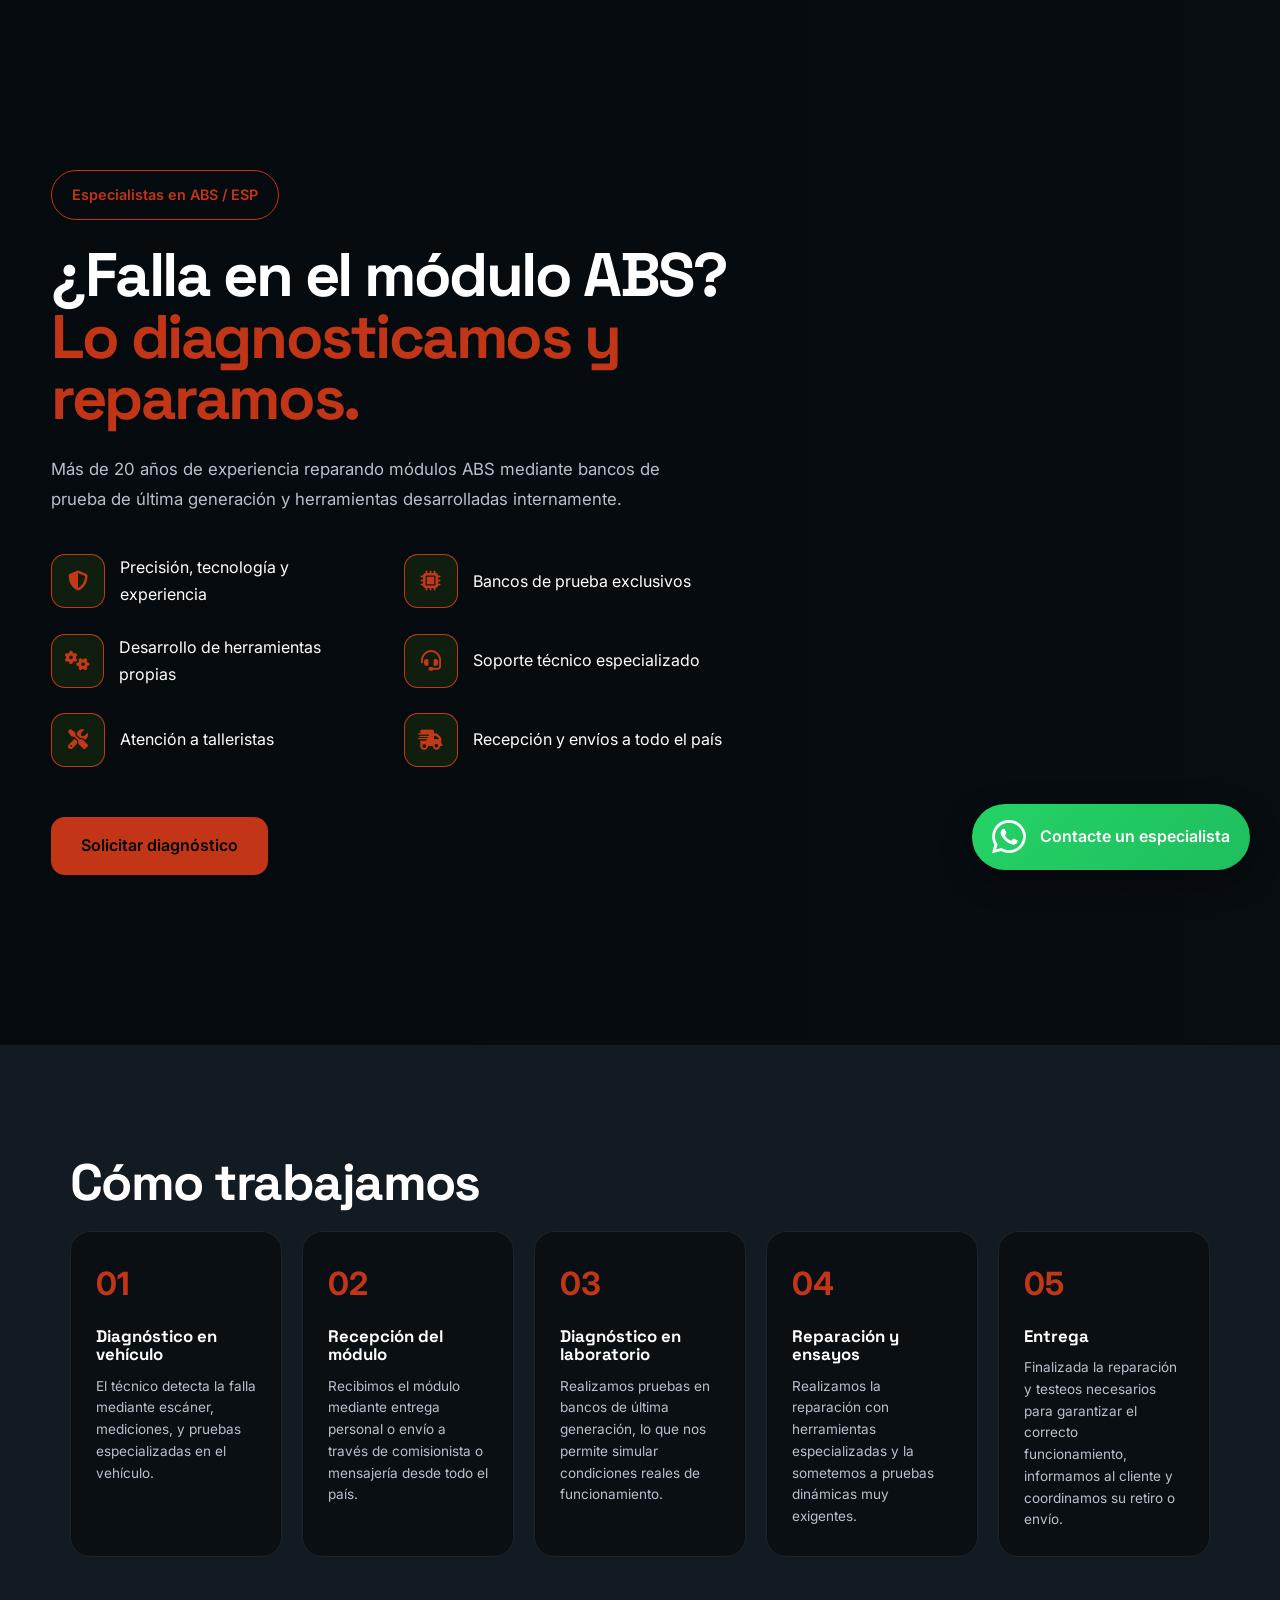
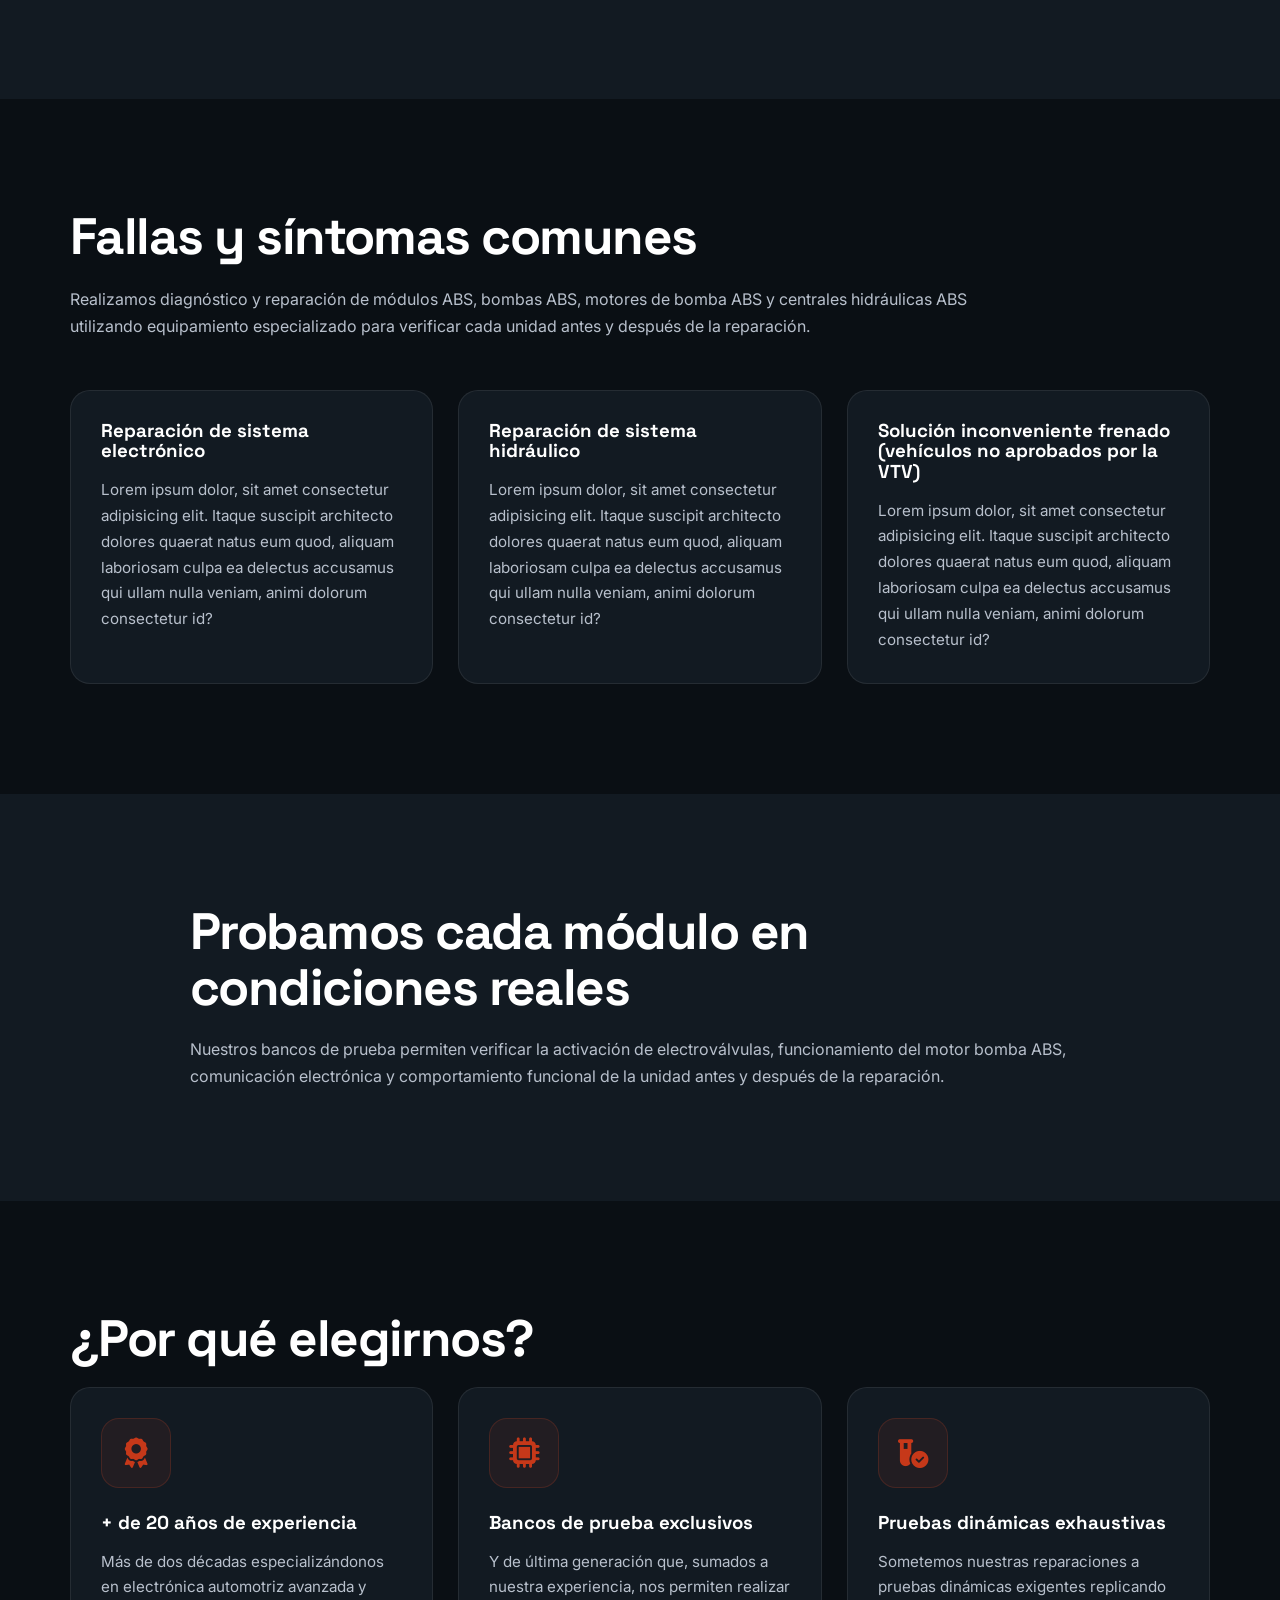
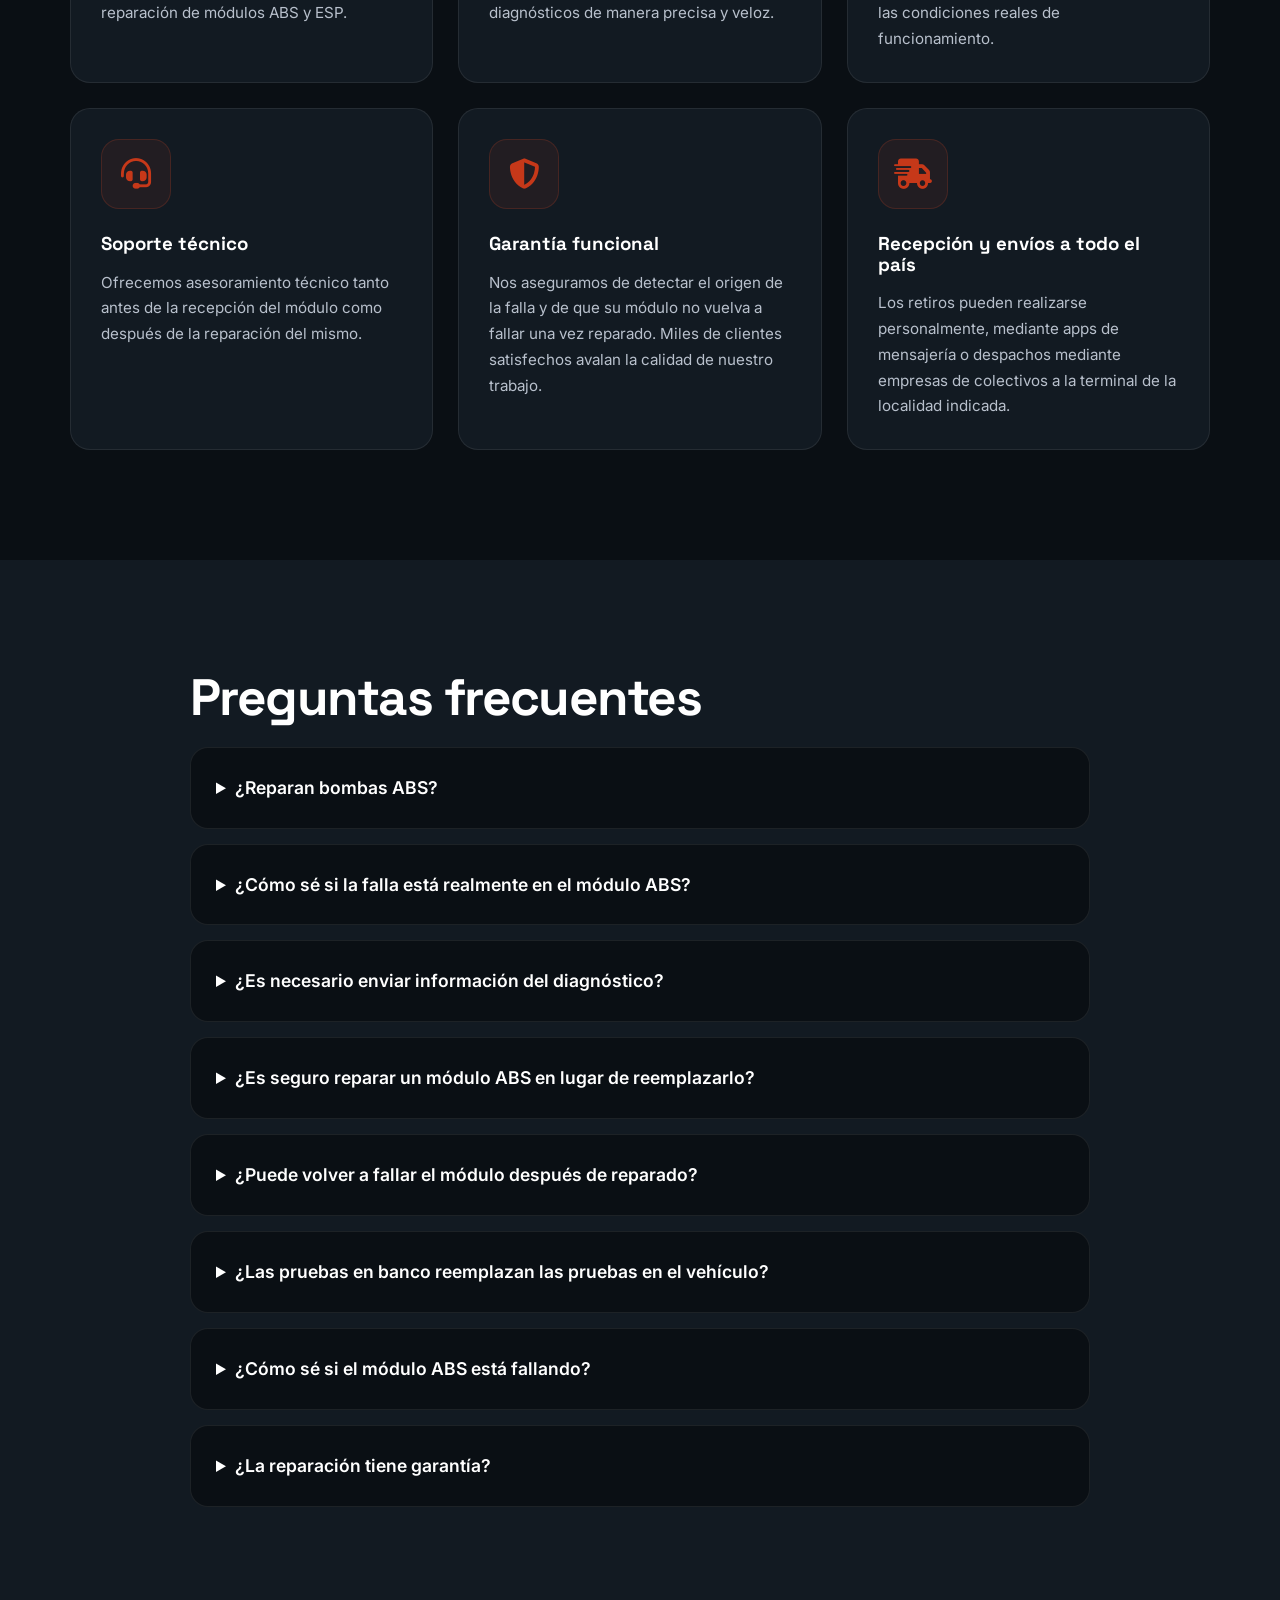
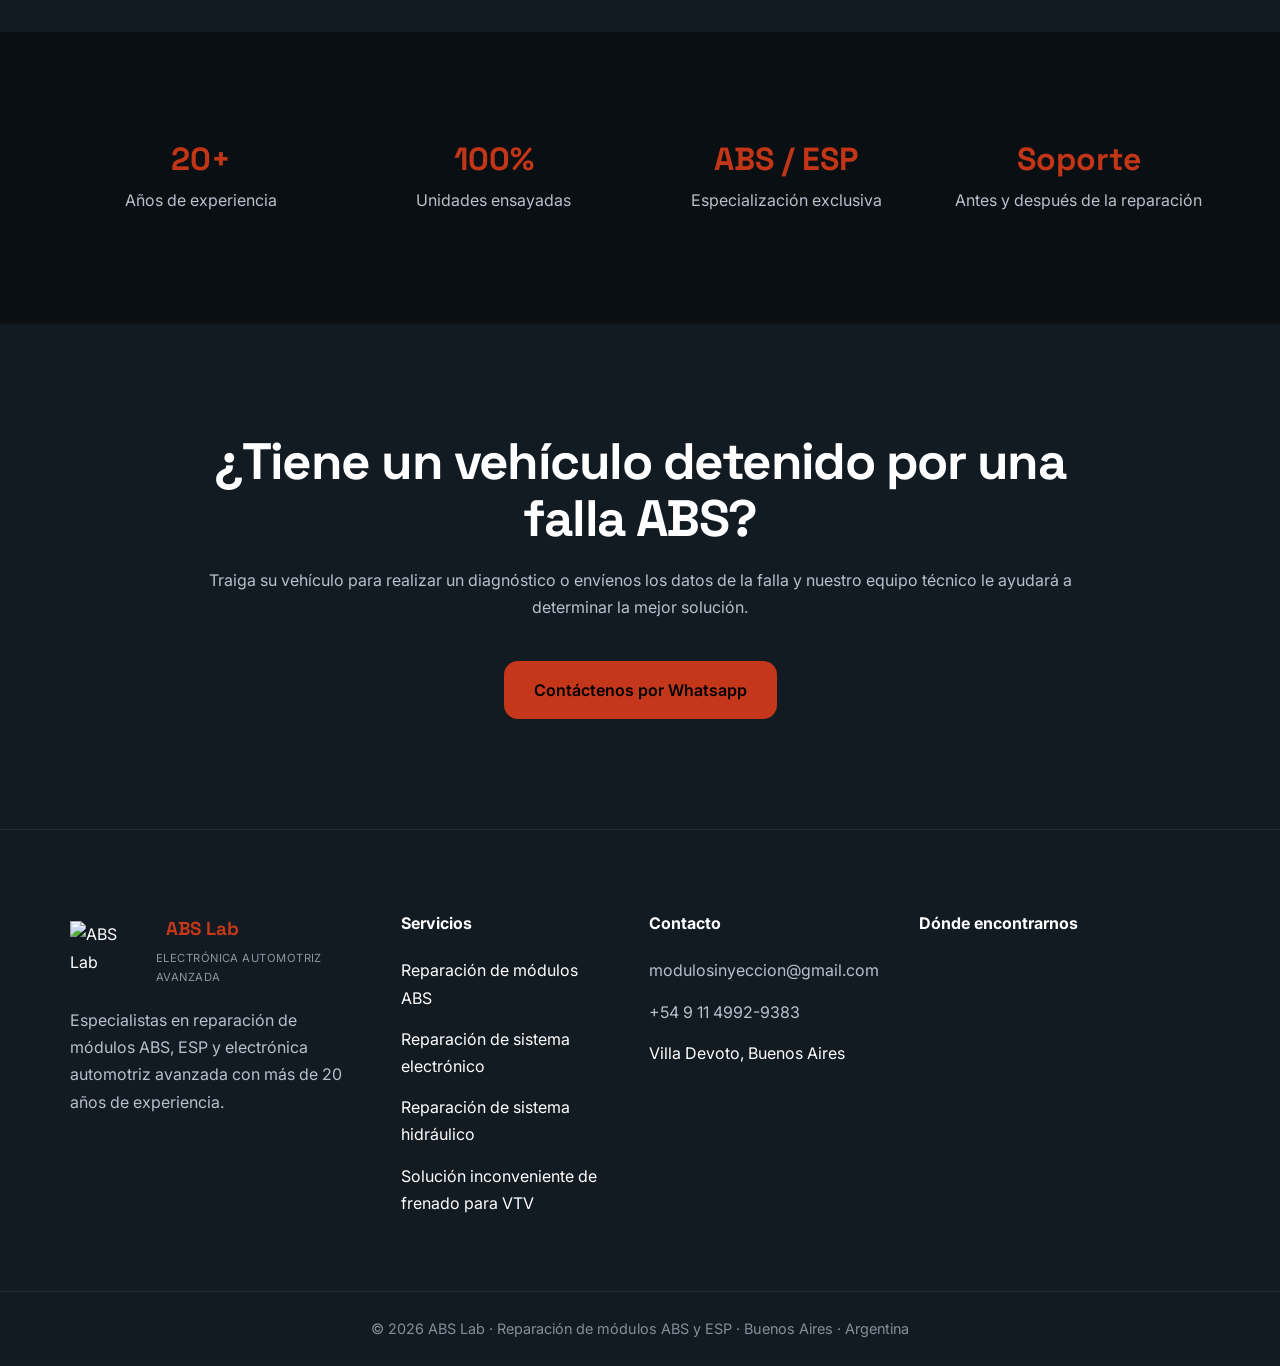
==== index.html @ d3e0b83a "Update index.html" ====
<!-- ========================= -->
<!-- LANDING ABS LAB -->
<!-- ========================= -->
<!DOCTYPE html>
<html lang="es">

<head>
    <meta charset="UTF-8">
    <meta name="viewport" content="width=device-width, initial-scale=1.0">
    <title>Reparación de Módulos ABS y ESP | ABS Lab</title>
    <meta name="description"
        content="Especialistas en reparación de módulos ABS, bombas ABS, centrales hidráulicas ABS y sistemas ESP. Más de 20 años de experiencia.">
    <link rel="preconnect" href="https://fonts.googleapis.com">
    <link rel="preconnect" href="https://fonts.gstatic.com" crossorigin>
    <link
        href="https://fonts.googleapis.com/css2?family=Inter:wght@300;400;500;600;700&family=Space+Grotesk:wght@500;600;700&display=swap"
        rel="stylesheet">
    <link rel="stylesheet" href="https://cdnjs.cloudflare.com/ajax/libs/font-awesome/6.5.1/css/all.min.css" />
    <link rel="stylesheet" href="css/style.css">
    <link rel="icon" type="image/png" sizes="32x32" href=".imgs/favicon.png">
    <link rel="apple-touch-icon" href=".imgs/favicon.png">
</head>

<body>
    <!-- HERO -->
    <section class="hero">
        <div class="hero-overlay"></div>
        <div class="container hero-content">
            <div class="hero-text">
                <span class="hero-badge">
                    Especialistas en ABS / ESP
                </span>
                <h1>
                    ¿Falla en el módulo ABS?
                    <span>Lo diagnosticamos y reparamos.</span>
                </h1>
                <p class="hero-description">
                    Más de 20 años de experiencia reparando módulos ABS mediante bancos de prueba de
                    última
                    generación y herramientas desarrolladas internamente.
                </p>
                <div class="hero-features">
                    <div class="feature">
                        <div class="icon">
                            <i class="fa-solid fa-shield-halved"></i>
                        </div>
                        <span>
                            Precisión, tecnología y experiencia
                        </span>
                    </div>
                    <div class="feature">
                        <div class="icon">
                            <i class="fa-solid fa-microchip"></i>
                        </div>
                        <span>
                            Bancos de prueba exclusivos
                        </span>
                    </div>
                    <div class="feature">
                        <div class="icon">
                            <i class="fa-solid fa-gears"></i>
                        </div>
                        <span>
                            Desarrollo de herramientas propias
                        </span>
                    </div>
                    <div class="feature">
                        <div class="icon">
                            <i class="fa-solid fa-headset"></i>
                        </div>
                        <span>
                            Soporte técnico especializado
                        </span>
                    </div>
                    <div class="feature">
                        <div class="icon">
                            <i class="fa-solid fa-screwdriver-wrench"></i>
                        </div>
                        <span>
                            Atención a talleristas
                        </span>
                    </div>
                    <div class="feature">
                        <div class="icon">
                            <i class="fa-solid fa-truck-fast"></i>
                        </div>
                        <span>
                            Recepción y envíos a todo el país
                        </span>
                    </div>
                </div>
                <div class="hero-buttons">
                    <a href="https://wa.me/5491149929383?text=Hola%20ABS%20Lab,%20quiero%20consultar%20por%20una%20falla%20ABS"
                        target="_blank" rel="noopener" class="btn btn-primary">
                        Solicitar diagnóstico
                    </a>
                </div>
            </div>
        </div>
    </section>

<section class="workflow section dark">
    <div class="container">
        <h2>Cómo trabajamos</h2>

        <div class="workflow-grid">

            <!-- CARD 1 -->
            <div class="workflow-card" data-step="1">
                <div class="workflow-head">
                    <span>01</span>
                    <h3>Diagnóstico en vehículo</h3>
                    <small>
                        El técnico detecta la falla mediante escáner, mediciones, y pruebas especializadas en el vehículo.
                    </small>
                </div>

                <!-- MOBILE -->
                <div class="workflow-body">
                    <p>
                        En el taller del cliente, el técnico especializado detecta anomalías utilizando herramientas
                            de diagnóstico.
                            Solicitamos fotografías de averías, mediciones realizadas y datos obtenidos con escáner para
                            realizar un diagnóstico más preciso.
                            En esta etapa brindamos asesoramiento técnico, esquemas eléctricos y estimaciones de costos
                            y tiempos de reparación.
                    </p>
                </div>
            </div>

            <!-- CARD 2 -->
            <div class="workflow-card" data-step="2">
                <div class="workflow-head">
                    <span>02</span>
                    <h3>Recepción del módulo</h3>
                    <small>
                        Recibimos el módulo mediante entrega personal o envío a través de comisionista o mensajería desde todo el país.
                    </small>
                </div>

                <div class="workflow-body">
                    <p>
                        Es importante que el paquete esté correctamente protegido y rotulado con número telefónico
                            para identificar rápidamente el caso.
                    </p>
                </div>
            </div>

            <!-- CARD 3 -->
            <div class="workflow-card" data-step="3">
                <div class="workflow-head">
                    <span>03</span>
                    <h3>Diagnóstico en laboratorio</h3>
                    <small>
                        Realizamos pruebas en bancos de última generación, lo que nos permite simular condiciones reales de funcionamiento.
                    </small>
                </div>

                <div class="workflow-body">
                    <p>
                        Buscamos confirmar la falla detectada inicialmente y localizar el origen del problema.
                            En esta etapa confirmamos presupuesto, tiempos y trabajos preventivos sugeridos.
                    </p>
                </div>
            </div>

            <!-- CARD 4 -->
            <div class="workflow-card" data-step="4">
                <div class="workflow-head">
                    <span>04</span>
                    <h3>Reparación y ensayos</h3>
                    <small>
                        Realizamos la reparación con herramientas especializadas y la sometemos a pruebas dinámicas muy exigentes.
                    </small>
                </div>

                <div class="workflow-body">
                    <p>
                        Todos los trabajos se realizan utilizando repuestos originales e insumos de alta calidad.
                            Replicamos condiciones reales de uso para asegurar la confiabilidad del módulo
                            reparado.Nuestro objetivo es entregar soluciones duraderas y seguras.
                    </p>
                </div>
            </div>

            <!-- CARD 5 -->
            <div class="workflow-card" data-step="5">
                <div class="workflow-head">
                    <span>05</span>
                    <h3>Entrega</h3>
                    <small>
                        Finalizada la reparación y testeos necesarios para garantizar el correcto funcionamiento, informamos al cliente y coordinamos su retiro o envío.
                    </small>
                </div>

                <div class="workflow-body">
                    <p>
                        Comunicamos la finalización del trabajo y coordinamos entregas personales o despachos a cualquier punto del país.

El módulo se entrega listo para reinstalar y continuar con las verificaciones en el vehículo.
                    </p>
                </div>
            </div>

        </div>

        <!-- PANEL DESKTOP -->
        <div class="workflow-panel">

            <div class="workflow-content" data-step="1">
                <p>
                    El trabajo comienza en el taller del cliente, donde el técnico especializado detecta anomalías utilizando herramientas de diagnóstico.

Solicitamos fotografías de averías, mediciones realizadas y datos obtenidos con escáner para realizar un diagnóstico más preciso.

En esta etapa brindamos asesoramiento técnico, esquemas eléctricos y estimaciones de costos y tiempos de reparación.
                </p>
            </div>

            <div class="workflow-content" data-step="2">
                <p>
                    Es importante que el paquete esté correctamente protegido y rotulado con número telefónico
                    para identificar rápidamente el caso.
                </p>
            </div>

            <div class="workflow-content" data-step="3">
                <p>
                    Buscamos confirmar la falla detectada inicialmente y localizar el origen del problema.

En esta etapa confirmamos presupuesto, tiempos y trabajos preventivos sugeridos.
                </p>
            </div>

            <div class="workflow-content" data-step="4">
                <p>
                    Todos los trabajos se realizan utilizando repuestos e insumos de alta calidad.

Replicamos condiciones reales de uso para asegurar la confiabilidad del módulo reparado.

Nuestro objetivo es entregar soluciones duraderas y seguras.
                </p>
            </div>

            <div class="workflow-content" data-step="5">
                <p>
                    Comunicamos la finalización del trabajo y coordinamos entregas personales o despachos a cualquier punto del país.

El módulo se entrega listo para reinstalar y continuar con las verificaciones en el vehículo.
                </p>
            </div>

        </div>
    </div>
</section>
    <!-- SEO -->
    <section class="section">
        <div class="container">
            <h2>
                Fallas y síntomas comunes
            </h2>
            <p class="section-intro">
                Realizamos diagnóstico y reparación de módulos ABS, bombas ABS, motores de bomba ABS y centrales
                hidráulicas
                ABS utilizando equipamiento especializado para verificar cada unidad antes y después de la reparación.
            </p>
            <div class="services-grid">
                <div class="card">
                    <h3>
                        Reparación de sistema electrónico
                    </h3>
                    <p>
                        Lorem ipsum dolor, sit amet consectetur adipisicing elit. Itaque suscipit architecto dolores quaerat natus eum quod, aliquam laboriosam culpa ea delectus accusamus qui ullam nulla veniam, animi dolorum consectetur id?
                    </p>
                </div>
                <div class="card">
                    <h3>
                        Reparación de sistema hidráulico
                    </h3>
                    <p>
                        Lorem ipsum dolor, sit amet consectetur adipisicing elit. Itaque suscipit architecto dolores quaerat natus eum quod, aliquam laboriosam culpa ea delectus accusamus qui ullam nulla veniam, animi dolorum consectetur id?
                    </p>
                </div>
                <div class="card">
                    <h3>
                        Solución inconveniente frenado (vehículos no aprobados por la VTV)
                    </h3>
                    <p>
                        Lorem ipsum dolor, sit amet consectetur adipisicing elit. Itaque suscipit architecto dolores quaerat natus eum quod, aliquam laboriosam culpa ea delectus accusamus qui ullam nulla veniam, animi dolorum consectetur id?
                    </p>
                </div>
            </div>
        </div>
    </section>
    <section class="section dark">
        <div class="container narrow">
            <h2>
                Probamos cada módulo en condiciones reales
            </h2>
            <p>
                Nuestros bancos de prueba permiten verificar la activación de electroválvulas, funcionamiento del motor
                bomba ABS, comunicación electrónica y comportamiento funcional de la unidad antes y después de la
                reparación.
            </p>
        </div>
    </section>
    <!-- VENTAJAS -->
    <section class="section">
        <div class="container">
            <h2>¿Por qué elegirnos?</h2>
            <div class="benefits">
                <div class="benefit">
                    <div class="benefit-icon">
                        <i class="fa-solid fa-award"></i>
                    </div>
                    <h3>+ de 20 años de experiencia</h3>
                    <p>
                        Más de dos décadas especializándonos en electrónica automotriz avanzada y reparación de módulos
                        ABS y
                        ESP.
                    </p>
                </div>
                <div class="benefit">
                    <div class="benefit-icon">
                        <i class="fa-solid fa-microchip"></i>
                    </div>
                    <h3>Bancos de prueba exclusivos</h3>
                    <p>
                        Y de última generación que, sumados a nuestra experiencia, nos permiten realizar diagnósticos de
                        manera precisa y veloz.
                    </p>
                </div>
                <div class="benefit">
                    <div class="benefit-icon">
                        <i class="fa-solid fa-vial-circle-check"></i>
                    </div>
                    <h3>Pruebas dinámicas exhaustivas</h3>
                    <p>
                        Sometemos nuestras reparaciones a pruebas dinámicas exigentes replicando las condiciones reales
                        de
                        funcionamiento.
                    </p>
                </div>
                <div class="benefit">
                    <div class="benefit-icon">
                        <i class="fa-solid fa-headset"></i>
                    </div>
                    <h3>Soporte técnico</h3>
                    <p>
                        Ofrecemos asesoramiento técnico tanto antes de la recepción del módulo como después de la
                        reparación del
                        mismo.
                    </p>
                </div>
                <div class="benefit">
                    <div class="benefit-icon">
                        <i class="fa-solid fa-shield-halved"></i>
                    </div>
                    <h3>Garantía funcional</h3>
                    <p>
                        Nos aseguramos de detectar el origen de la falla y de que su módulo no vuelva a fallar una vez
                        reparado.
                        Miles de clientes satisfechos avalan la calidad de nuestro trabajo.
                    </p>
                </div>
                <div class="benefit">
                    <div class="benefit-icon">
                        <i class="fa-solid fa-truck-fast"></i>
                    </div>
                    <h3>Recepción y envíos a todo el país</h3>
                    <p>
                        Los retiros pueden realizarse personalmente, mediante apps de mensajería o despachos mediante
                        empresas
                        de colectivos a la terminal de la localidad indicada.
                    </p>
                </div>
            </div>
        </div>
        </div>
    </section>
    <!-- PROCESO -->
    <section class="faq">
        <div class="container narrow">
            <h2>
                Preguntas frecuentes
            </h2>
            <details>
                <summary>
                    ¿Reparan bombas ABS?
                </summary>
                <p>
                    Sí. Diagnosticamos y reparamos fallas asociadas al motor bomba ABS, circuitos de potencia y
                    problemas de
                    activación.
                </p>
            </details>
            <details>
                <summary>¿Cómo sé si la falla está realmente en el módulo ABS?</summary>
                <p>
                    Antes de enviar el módulo recomendamos realizar un diagnóstico previo en el vehículo mediante
                    escáner y mediciones eléctricas. Esto nos permite confirmar síntomas y orientar mejor la reparación.
                </p>
            </details>
            <details>
                <summary>¿Es necesario enviar información del diagnóstico?</summary>
                <p>
                    Sí. Fotografías de averías, códigos de falla, valores en vivo y mediciones ayudan a acelerar el
                    diagnóstico y mejorar la precisión del trabajo.
                </p>
            </details>
            <details>
                <summary>¿Es seguro reparar un módulo ABS en lugar de reemplazarlo?</summary>
                <p>
                    Sí, siempre que la reparación se realice con diagnóstico preciso, componentes de calidad y pruebas
                    funcionales exhaustivas. Nuestro proceso incluye ensayos en banco para garantizar su correcto
                    funcionamiento antes de la entrega.
                </p>
            </details>
            <details>
                <summary>¿Puede volver a fallar el módulo después de reparado?</summary>
                <p>
                    Nuestro objetivo es detectar no solo la avería principal, sino también el origen que la produjo.
                    Además, informamos posibles causas externas en el vehículo para reducir el riesgo de reincidencia.
                </p>
            </details>
            <details>
                <summary>¿Las pruebas en banco reemplazan las pruebas en el vehículo?</summary>
                <p>
                    No. Las pruebas en banco permiten validar el módulo de forma aislada, pero siempre recomendamos una
                    verificación final en el vehículo para confirmar el correcto funcionamiento de todo el sistema.
                </p>
            </details>
            <details>
                <summary>
                    ¿Cómo sé si el módulo ABS está fallando?
                </summary>
                <p>
                    Algunos síntomas frecuentes son luz ABS encendida, errores de comunicación, códigos permanentes,
                    motor
                    bomba sin funcionamiento o fallas ESP asociadas.
                </p>
            </details>
            <details>
                <summary>
                    ¿La reparación tiene garantía?
                </summary>
                <p>
                    Sí. Todas las unidades reparadas son verificadas mediante bancos de prueba antes de su entrega.
                </p>
            </details>
        </div>
    </section>
    <section class="stats">
        <div class="container">
            <div class="stat">
                <h3>20+</h3>
                <p>Años de experiencia</p>
            </div>
            <div class="stat">
                <h3>100%</h3>
                <p>Unidades ensayadas</p>
            </div>
            <div class="stat">
                <h3>ABS / ESP</h3>
                <p>Especialización exclusiva</p>
            </div>
            <div class="stat">
                <h3>Soporte</h3>
                <p>Antes y después de la reparación</p>
            </div>
        </div>
    </section>
    <!-- CTA -->
    <section id="contacto" class="cta">
        <div class="container narrow">
            <h2>
                ¿Tiene un vehículo detenido por una falla ABS?
            </h2>
            <p>
                Traiga su vehículo para realizar un diagnóstico o envíenos los datos de la falla y nuestro equipo
                técnico le ayudará a determinar la mejor solución.
            </p>
            <a href="https://wa.me/5491149929383?text=Hola%20ABS%20Lab,%20quiero%20consultar%20por%20una%20falla%20ABS"
                target="_blank" rel="noopener" class="btn btn-primary">
                Contáctenos por Whatsapp
            </a>
        </div>
    </section>
    <footer class="footer">
        <div class="container footer-grid">
            <div class="footer-brand">
                <div class="footer-logo-wrap">
                    <img src=".imgs/favicon.png" alt="ABS Lab" class="footer-logo">
                    <div class="footer-brand-text">
                        <h3>ABS Lab</h3>
                        <span>Electrónica automotriz avanzada</span>
                    </div>
                </div>
                <p>
                    Especialistas en reparación de módulos ABS, ESP y electrónica
                    automotriz avanzada con más de 20 años de experiencia.
                </p>
            </div>
            <div class="footer-column">
                <h4>Servicios</h4>
                <ul>
                    <li>Reparación de módulos ABS</li>
                    <li>Reparación de sistema electrónico</li>
                    <li>Reparación de sistema hidráulico</li>
                    <li>Solución inconveniente de frenado para VTV</li>
                </ul>
            </div>
            <div class="footer-column">
                <h4>Contacto</h4>
                <ul>
                    <li>
                        <a href="mailto:modulosinyeccion@gmail.com">
                            modulosinyeccion@gmail.com
                        </a>
                    </li>
                    <li>
                        <a href="tel:+5491149929383">
                            +54 9 11 4992-9383
                        </a>
                    </li>
                    <li>
                        Villa Devoto, Buenos Aires
                    </li>
                </ul>
            </div>
            <div class="footer-column footer-map">
                <h4>Dónde encontrarnos</h4>
                <div class="map-wrapper">
                    <iframe src="https://www.google.com/maps/embed?pb=!1m18..." allowfullscreen="" loading="lazy"
                        referrerpolicy="no-referrer-when-downgrade">
                    </iframe>
                </div>
            </div>
        </div>
        <div class="footer-bottom">
            <div class="container">
                <p>
                    © 2026 ABS Lab · Reparación de módulos ABS y ESP · Buenos Aires · Argentina
                </p>
            </div>
        </div>
    </footer>
    <script src="js/main.js"></script>
    <!-- WHATSAPP FLOAT -->
    <a href="https://wa.me/5491149929383" class="whatsapp-float" id="whatsappFloat" target="_blank"
        aria-label="WhatsApp">
        <i class="fa-brands fa-whatsapp"></i>
        <span>
            Contacte un especialista
        </span>
    </a>
</body>

</html>
---- css/style.css ----
/* ==================================================
   VARIABLES
================================================== */

:root{

--bg:#0A0F14;
--bg2:#121A22;
--green:#027d6f;
--orange:#e73e18d5;
--white:#FFFFFF;
--text:#B8C0CC;
--border:rgba(255,255,255,.08);

}

/* ==================================================
RESET
================================================== */

*{
margin:0;
padding:0;
box-sizing:border-box;
}

html{
scroll-behavior:smooth;
}

body{
font-family:'Inter',sans-serif;
background:var(--bg);
color:var(--white);
line-height:1.7;
overflow-x:hidden;
}

/* ==================================================
LAYOUT
================================================== */

.container{
width:min(1140px,92%);
margin:auto;
}

.narrow{
max-width:900px;
}

section{
padding:110px 0;
}

.dark{
background:var(--bg2);
}

/* ==================================================
TYPOGRAPHY
================================================== */

h1,
h2,
h3{
font-family:'Space Grotesk',sans-serif;
line-height:1.1;
}

h1{
font-size:clamp(3rem,6vw,5rem);
margin-bottom:25px;
}

h2{
font-size:clamp(2.2rem,4vw,3.5rem);
margin-bottom:20px;
letter-spacing:-0.03em;
}

.section h2,
.faq h2{
max-width:900px;
}

p{
color:var(--text);
}

.section-intro{
max-width:900px;
margin-bottom:50px;
}

/* ==================================================
BUTTONS
================================================== */

.btn{
display:inline-flex;
align-items:center;
justify-content:center;
min-width:200px;
height:58px;
padding:0 30px;
border-radius:14px;
text-decoration:none;
font-weight:600;
transition:.3s ease;
}

.btn-primary{
background:var(--orange);
color:#000;
}

.btn-primary:hover{
transform:translateY(-3px);
}

.btn-secondary{
border:1px solid rgba(255,255,255,.15);
color:#fff;
}

.btn-secondary:hover{
border-color:var(--green);
}

/* ==================================================
GENERIC CARDS
================================================== */

.card,
.benefit{
background:var(--bg2);
border:1px solid var(--border);
border-radius:20px;
padding:30px;
transition:.3s ease;
}

.card:hover,
.benefit:hover{
transform:translateY(-4px);
border-color:var(--green);
}

.card h3,
.benefit h3{
margin-bottom:15px;
}

.card p,
.benefit p{
font-size:.95rem;
}

/* ==================================================
HERO (INTACTO)
================================================== */

.hero{
position:relative;
min-height:900px;
display:flex;
align-items:flex-start;
padding-top:170px;
padding-bottom:120px;
background-image:url("..imgs/hero.png");
background-size:cover;
background-position:right center;
overflow:hidden;
}

.hero-overlay{
position:absolute;
inset:0;
background:
linear-gradient(
90deg,
rgba(5,10,15,.92) 0%,
rgba(5,10,15,.82) 45%,
rgba(5,10,15,.45) 100%
);
}

.hero .container{
width:min(1200px,92%);
}

.hero-content{
position:relative;
z-index:2;
width:100%;
}

.hero-text{
max-width:680px;
}

.hero-badge{
display:inline-block;
padding:12px 20px;
border:1px solid var(--orange);
border-radius:999px;
color:var(--orange);
margin-bottom:25px;
font-size:.9rem;
font-weight:600;
}

.hero h1{
font-size:clamp(2.6rem,4.8vw,4.5rem);
line-height:1;
margin-bottom:24px;
letter-spacing:-0.04em;
}

.hero h1 span{
color:var(--orange);
}

.hero-description{
max-width:620px;
font-size:1.05rem;
line-height:1.8;
margin-bottom:40px;
}

.hero-features{
display:grid;
grid-template-columns:repeat(2,1fr);
gap:25px;
margin-bottom:50px;
}

.feature{
display:flex;
align-items:center;
gap:15px;
}

.icon{
width:54px;
height:54px;
display:flex;
align-items:center;
justify-content:center;
border-radius:14px;
background:rgba(124,255,0,.08);
border:1px solid var(--orange);
color:var(--orange);
font-size:1.25rem;
}

.hero-buttons{
display:flex;
gap:20px;
margin-bottom:50px;
}


.workflow-grid{
    display:grid;
    grid-template-columns:repeat(5,1fr);
    gap:20px;
    margin-bottom:30px;
}

.workflow-card{
    background:var(--bg);
    border:1px solid var(--border);
    border-radius:20px;
    padding:25px;
    cursor:pointer;
    transition:.35s ease;
    min-height:230px;
}

.workflow-card:hover,
.workflow-card.active{
    border-color:var(green);
    transform:translateY(-6px);
}

.workflow-head span{
    display:block;
    font-size:2rem;
    font-weight:700;
    color:var(--orange);
    margin-bottom:15px;
}

.workflow-head h3{
    font-size:1.05rem;
    margin-bottom:12px;
}

.workflow-head small{
    display:block;
    color:var(--text);
    font-size:.85rem;
    line-height:1.6;
}

/* MOBILE BODY (oculto desktop) */

.workflow-body{
    display:none;
}

/* DESKTOP PANEL */

.workflow-panel{
    margin-top:30px;
    background:var(--bg);
    border:1px solid var(--border);
    border-radius:20px;
    overflow:hidden;
    max-height:0;
    opacity:0;
    padding:0 40px;
    transition:
        max-height .45s ease,
        opacity .35s ease,
        padding .35s ease;
}

.workflow-panel.open{
    max-height:500px;
    opacity:1;
    padding:40px;
}

.workflow-content{
    display:none;
}

.workflow-content.active{
    display:block;
}

.workflow-content p{
    font-size:1rem;
    line-height:1.9;
    max-width:1000px;
}

/* TABLET */

@media(max-width:1100px){
    .workflow-grid{
        grid-template-columns:repeat(3,1fr);
    }
}

/* MOBILE */

@media(max-width:768px){

    .workflow-grid{
        grid-template-columns:1fr;
    }

    .workflow-panel{
        display:none;
    }

    .workflow-card{
        min-height:auto;
    }

    .workflow-body{
        display:block;
        max-height:0;
        opacity:0;
        overflow:hidden;
        transition:
            max-height .45s ease,
            opacity .3s ease,
            margin-top .35s ease;
    }

    .workflow-card.active .workflow-body{
        max-height:260px;
        opacity:1;
        margin-top:20px;
        overflow-y:auto;
        padding-right:8px;
    }

    .workflow-card.active .workflow-body::-webkit-scrollbar{
        width:6px;
    }

    .workflow-card.active .workflow-body::-webkit-scrollbar-thumb{
        background:var(--green);
        border-radius:20px;
    }
}

/* ==================================================
SERVICES
================================================== */

.services-grid{
display:grid;
grid-template-columns:repeat(auto-fit,minmax(280px,1fr));
gap:25px;
}

/* ==================================================
BENEFITS
================================================== */

.benefits{
display:grid;
grid-template-columns:repeat(3,1fr);
gap:25px;
}

.benefit-icon{
width:70px;
height:70px;
display:flex;
align-items:center;
justify-content:center;
margin-bottom:25px;
border-radius:18px;
background:rgba(230,75,41,.08);
border:1px solid rgba(230,75,41,.18);
}

.benefit-icon i{
font-size:1.9rem;
color:var(--orange);
}

/* ==================================================
FAQ
================================================== */

.faq{
background:var(--bg2);
}

.faq details{
background:var(--bg);
border:1px solid var(--border);
border-radius:18px;
padding:25px;
margin-bottom:15px;
}

.faq summary{
cursor:pointer;
font-weight:600;
font-size:1.1rem;
}

.faq p{
margin-top:20px;
}

/* ==================================================
STATS
================================================== */

.stats .container{
display:grid;
grid-template-columns:repeat(4,1fr);
gap:30px;
}

.stat{
text-align:center;
}

.stat h3{
font-size:2rem;
color:var(--orange);
margin-bottom:10px;
}

/* ==================================================
CTA
================================================== */

.cta{
background:var(--bg2);
text-align:center;
}

.cta h2{
color:var(--white);
}

.cta p{
margin-bottom:40px;
}

/* ==================================================
FOOTER
================================================== */

.footer{
background:var(--bg2);
border-top:1px solid var(--border);
padding:80px 0 0;
}

.footer-grid{
display:grid;
grid-template-columns:1.4fr 1fr 1fr 1.4fr;
gap:40px;
align-items:start;
}

.footer h3,
.footer h4{
margin-bottom:20px;
}

.footer-brand p{
max-width:340px;
}

.footer-column ul{
list-style:none;
}

.footer-column li{
margin-bottom:14px;
}

.footer-column a{
color:var(--text);
text-decoration:none;
transition:.3s;
}

.footer-column a:hover{
color:var(--orange);
}

.footer-map iframe{
width:100%;
height:220px;
border:0;
border-radius:18px;
}

.footer-bottom{
margin-top:60px;
padding:25px 0;
border-top:1px solid var(--border);
}

.footer-bottom p{
text-align:center;
font-size:.9rem;
opacity:.7;
}

/* BRAND */

.footer-logo-wrap{
display:flex;
align-items:center;
gap:18px;
margin-bottom:20px;
}

.footer-logo{
width:68px;
height:auto;
object-fit:contain;
flex-shrink:0;
}

.footer-brand-text{
display:flex;
flex-direction:column;
justify-content:center;
}

.footer-brand-text h3{
margin:10px;
line-height:1;
color: var(--orange);
}

.footer-brand-text span{
font-size:.7rem;
color:var(--text);
letter-spacing:.04em;
text-transform:uppercase;
opacity:.75;
}

.footer-brand p{
max-width:340px;
}

/* ==================================================
WHATSAPP FLOAT
================================================== */

.whatsapp-float{
position:fixed;
right:30px;
bottom:30px;
z-index:999;
display:flex;
align-items:center;
gap:14px;
padding:14px 20px;
background:linear-gradient(135deg,#25D366,#1ebe5d);
color:#fff;
text-decoration:none;
border-radius:999px;
box-shadow:0 10px 30px rgba(0,0,0,.35);
transition:.35s ease;
font-weight:600;
}

.whatsapp-float:hover{
transform:translateY(-4px) scale(1.03);
}

.whatsapp-float i{
    font-size:2.4rem;
}

/* ==================================================
RESPONSIVE GENERAL
================================================== */

@media(max-width:900px){

.hero{
min-height:auto;
padding:140px 0;
}

.hero-features{
grid-template-columns:1fr;
}

.hero-buttons{
flex-direction:column;
}

.hero-buttons .btn{
width:100%;
}

.benefits{
grid-template-columns:1fr;
}

.stats .container{
grid-template-columns:1fr;
}

.footer-grid{
grid-template-columns:1fr;
}

}

@media(max-width:768px){

section{
padding:80px 0;
}

h2{
text-align:center;
}

.services-grid{
grid-template-columns:1fr;
}

.whatsapp-float{
right:20px;
bottom:20px;
width:60px;
height:60px;
padding:0;
justify-content:center;
}

.whatsapp-float span{
display:none;
}

.whatsapp-float i{
font-size:2rem;
}

}

.abs-catalog{
padding:110px 0;
background:var(--bg);
}

.catalog-intro{
max-width:800px;
margin-bottom:70px;
}

.catalog-grid{
display:grid;
grid-template-columns:repeat(3,1fr);
gap:25px;
align-items:start;
}

.catalog-card{
background:var(--bg2);
border:1px solid var(--border);
border-radius:22px;
padding:30px;
transition:.35s ease;
}

.catalog-card:hover{
transform:translateY(-6px);
border-color:rgba(230,75,41,.25);
}

.catalog-head{
margin-bottom:25px;
}

.catalog-head h2{
font-size:1.5rem;
margin-bottom:12px;
}

.catalog-head span{
display:inline-flex;
padding:8px 14px;
border-radius:999px;
font-size:.8rem;
font-weight:600;
background:rgba(230,75,41,.08);
border:1px solid rgba(230,75,41,.18);
color:var(--green);
}

.catalog-body ul{
list-style:none;
display:flex;
flex-direction:column;
gap:14px;
}

.catalog-body li{
position:relative;
padding-left:18px;
color:var(--text);
font-size:.95rem;
}

.catalog-body li::before{
content:"";
position:absolute;
left:0;
top:10px;
width:6px;
height:6px;
border-radius:50%;
background:var(--green);
}

.featured{
border-color:rgba(230,75,41,.25);
}

.symptoms-card{
background:
linear-gradient(
180deg,
rgba(230,75,41,.06),
rgba(18,26,34,1)
);
}

@media(max-width:1100px){
.catalog-grid{
grid-template-columns:repeat(2,1fr);
}
}

@media(max-width:768px){
.catalog-grid{
grid-template-columns:1fr;
}

.catalog-head h2{
font-size:1.3rem;
}
}
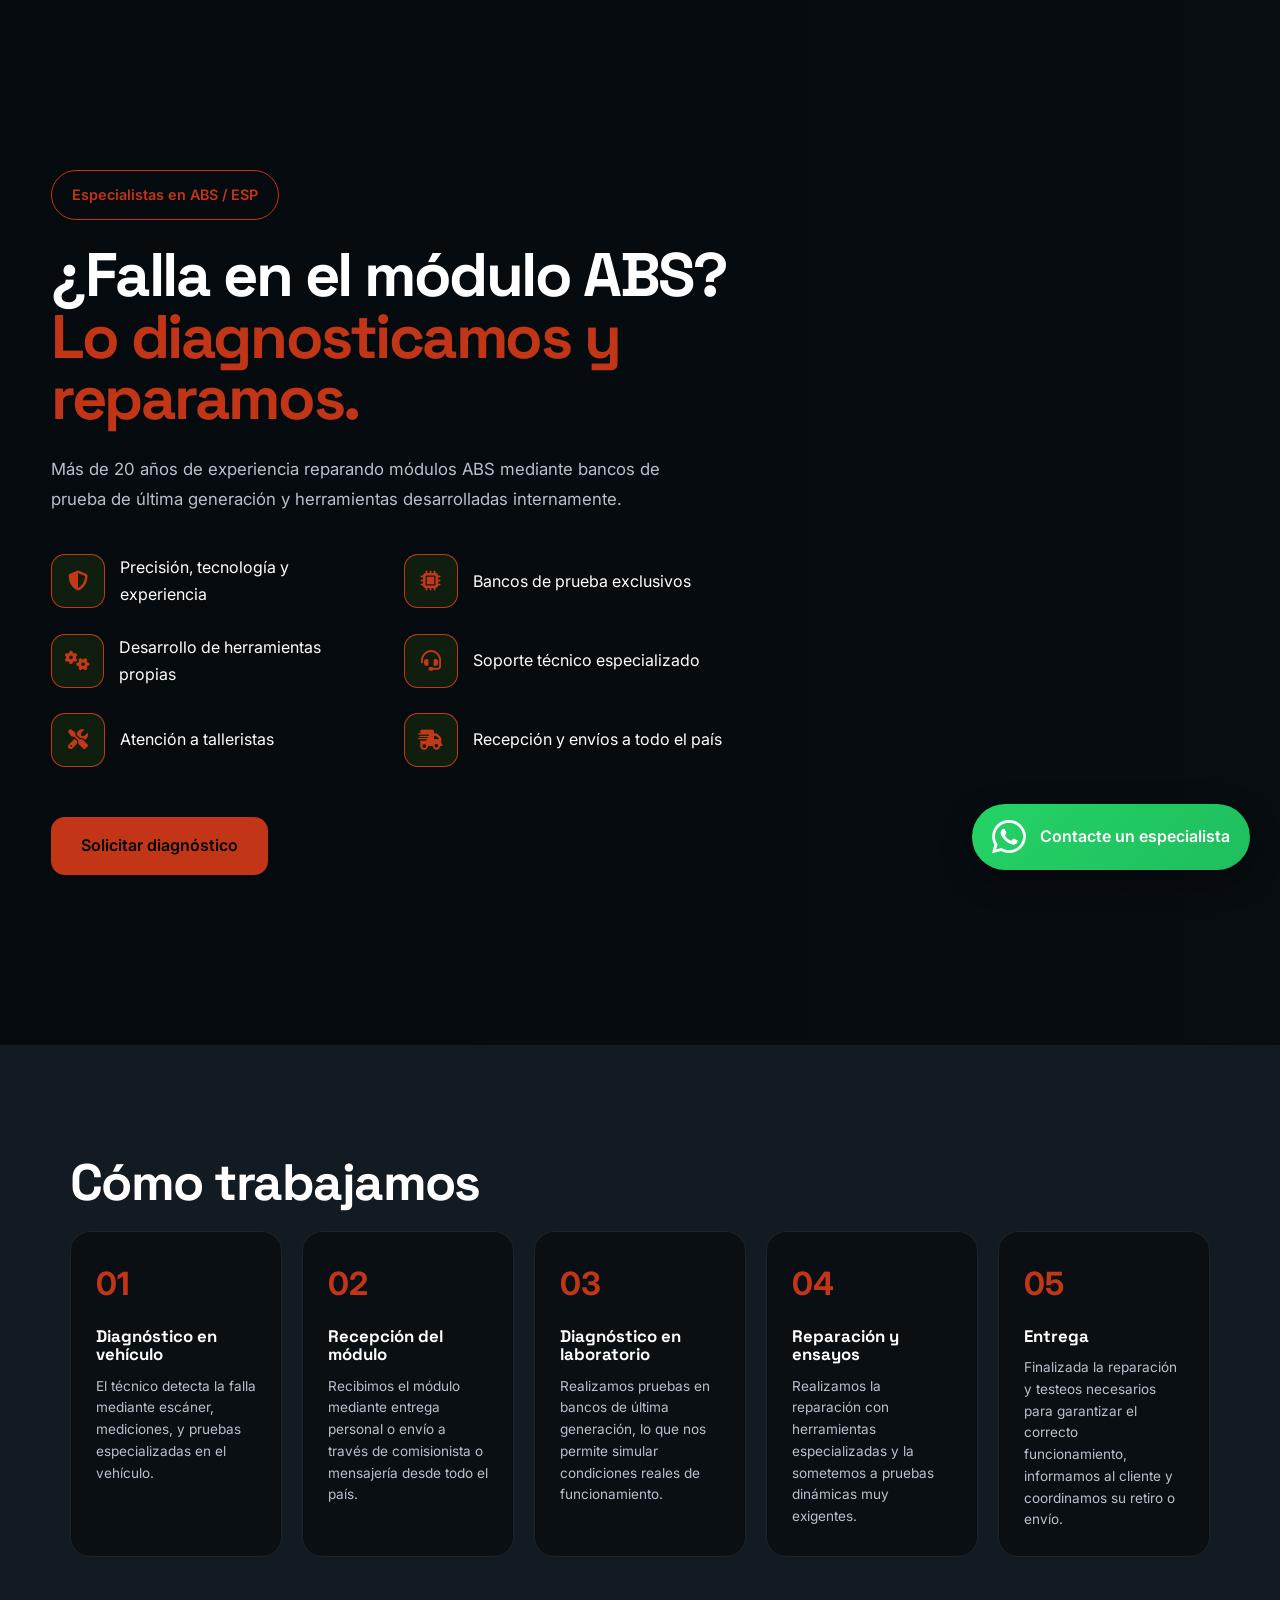
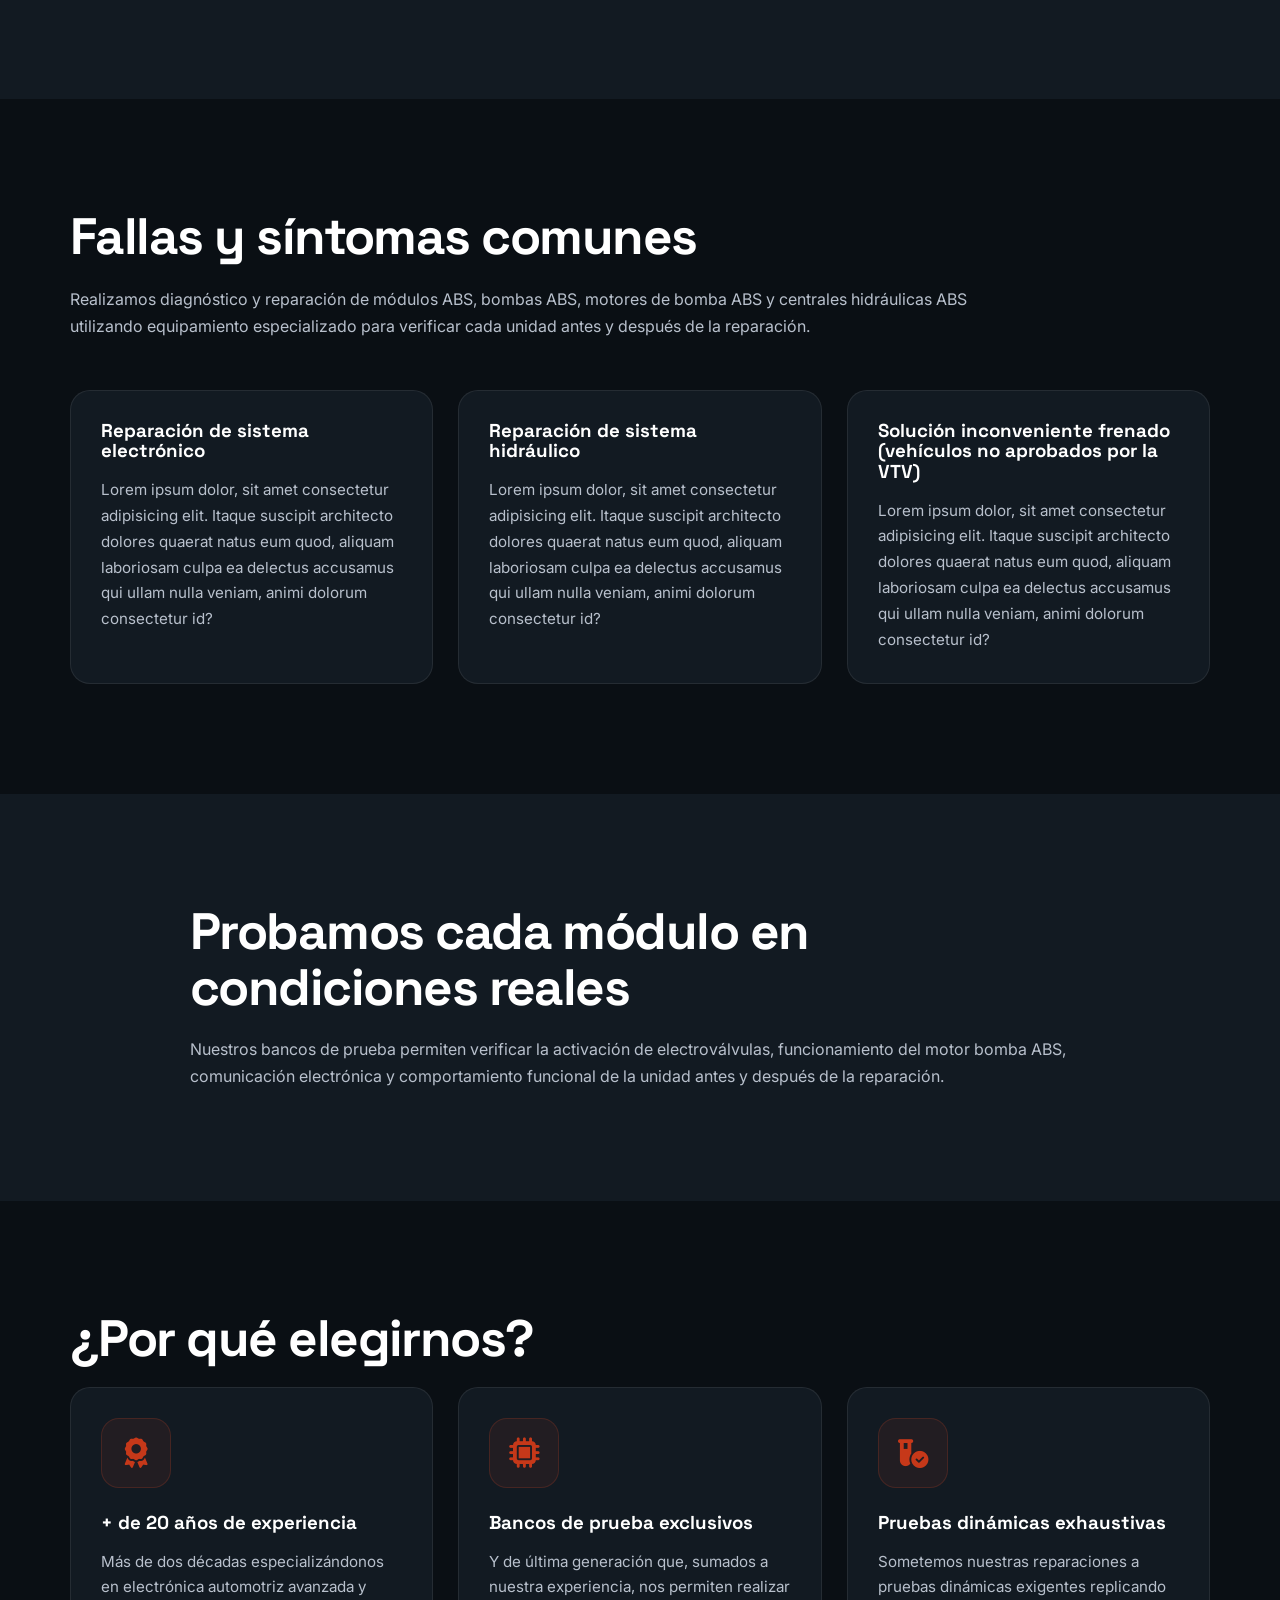
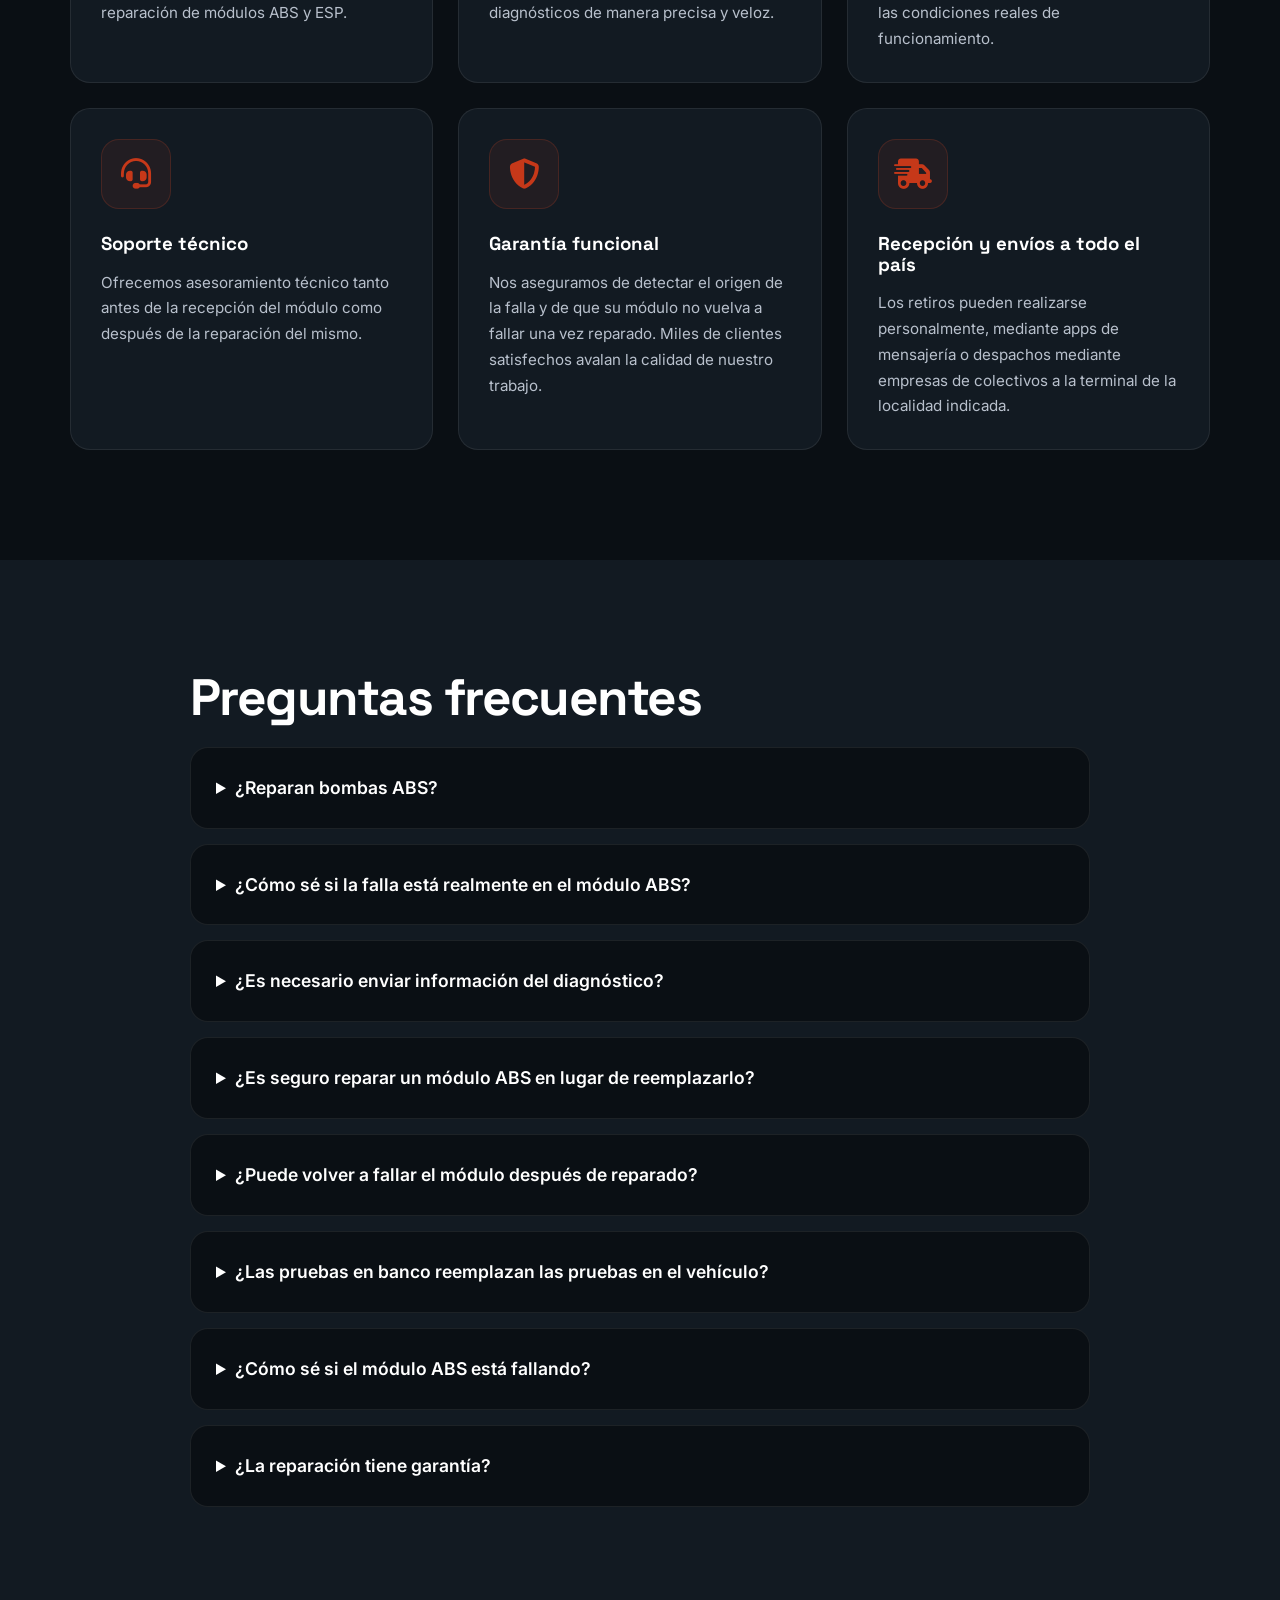
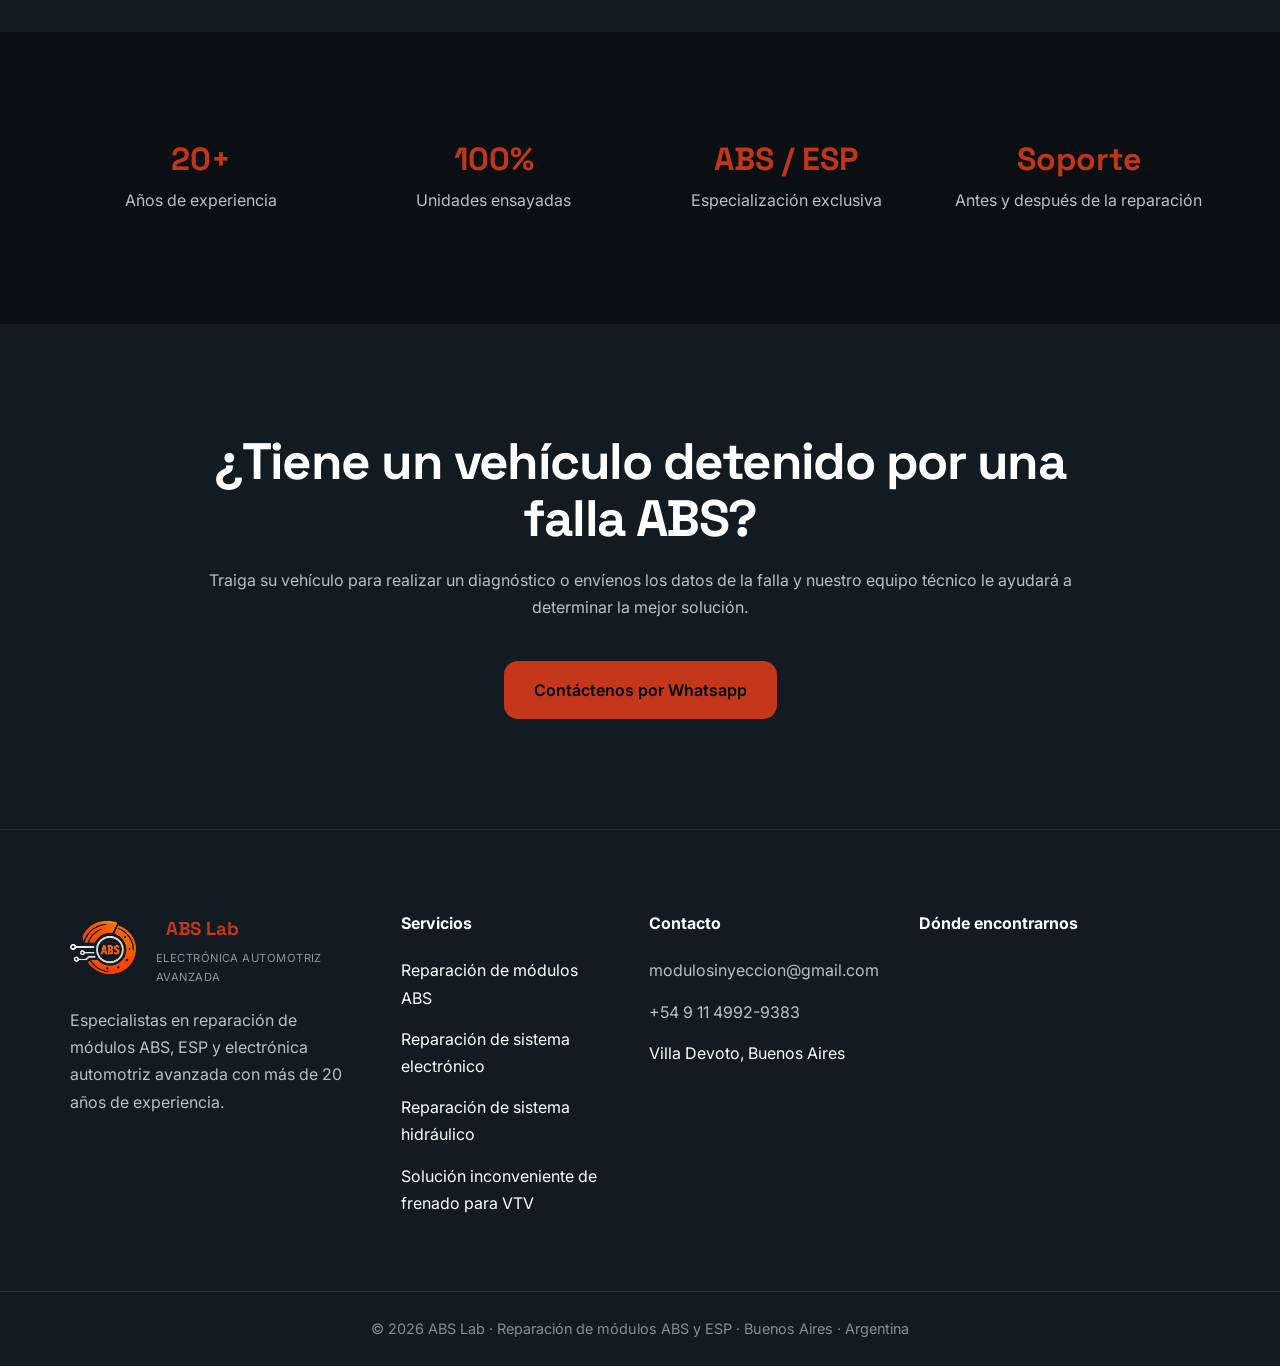
==== commit 7d1a5b2d: "Update index.html" ====
--- a/index.html
+++ b/index.html
@@ -17,8 +17,8 @@
         rel="stylesheet">
     <link rel="stylesheet" href="https://cdnjs.cloudflare.com/ajax/libs/font-awesome/6.5.1/css/all.min.css" />
     <link rel="stylesheet" href="css/style.css">
-    <link rel="icon" type="image/png" sizes="32x32" href=".imgs/favicon.png">
-    <link rel="apple-touch-icon" href=".imgs/favicon.png">
+    <link rel="icon" type="image/png" sizes="32x32" href="imgs/favicon.png">
+    <link rel="apple-touch-icon" href="imgs/favicon.png">
 </head>
 
 <body>
@@ -490,7 +490,7 @@
         <div class="container footer-grid">
             <div class="footer-brand">
                 <div class="footer-logo-wrap">
-                    <img src=".imgs/favicon.png" alt="ABS Lab" class="footer-logo">
+                    <img src="imgs/favicon.png" alt="ABS Lab" class="footer-logo">
                     <div class="footer-brand-text">
                         <h3>ABS Lab</h3>
                         <span>Electrónica automotriz avanzada</span>
--- a/css/style.css
+++ b/css/style.css
@@ -168,7 +168,7 @@
 align-items:flex-start;
 padding-top:170px;
 padding-bottom:120px;
-background-image:url("..imgs/hero.png");
+background-image:url(".imgs/hero.png");
 background-size:cover;
 background-position:right center;
 overflow:hidden;
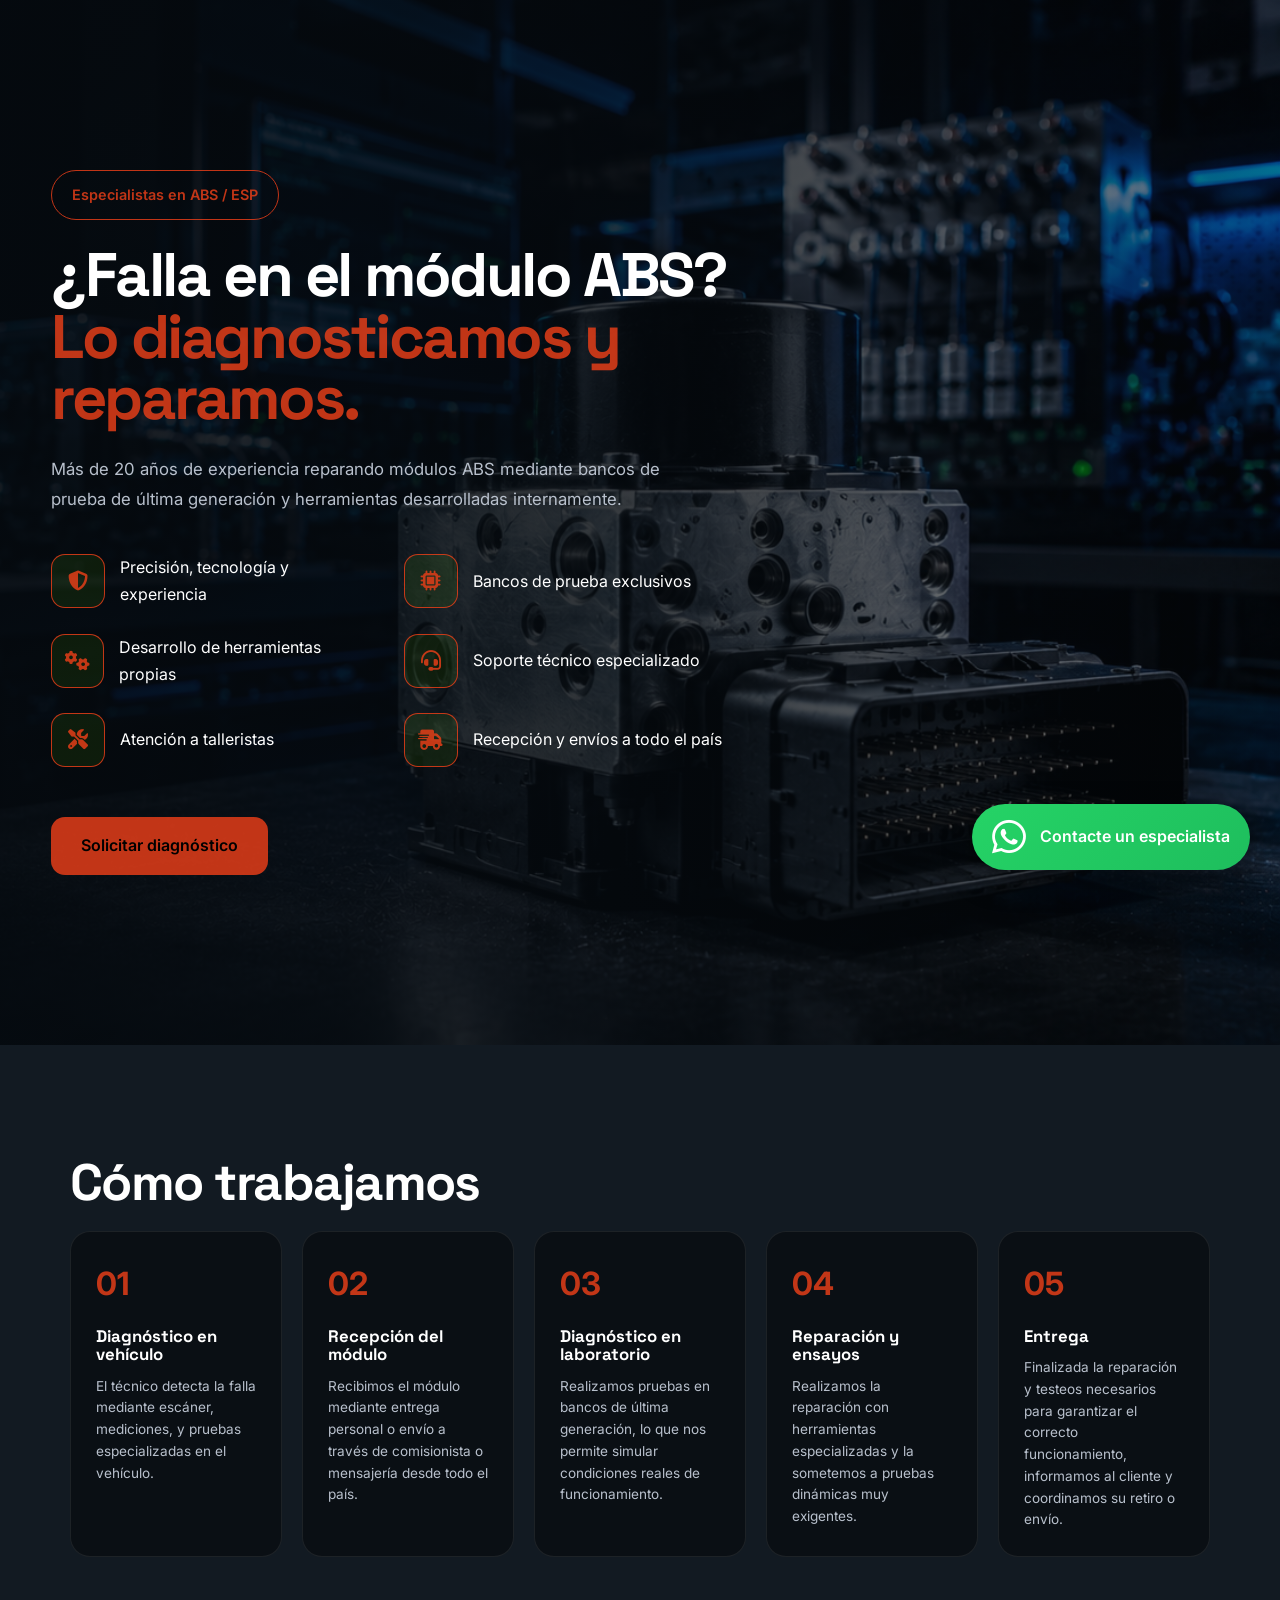
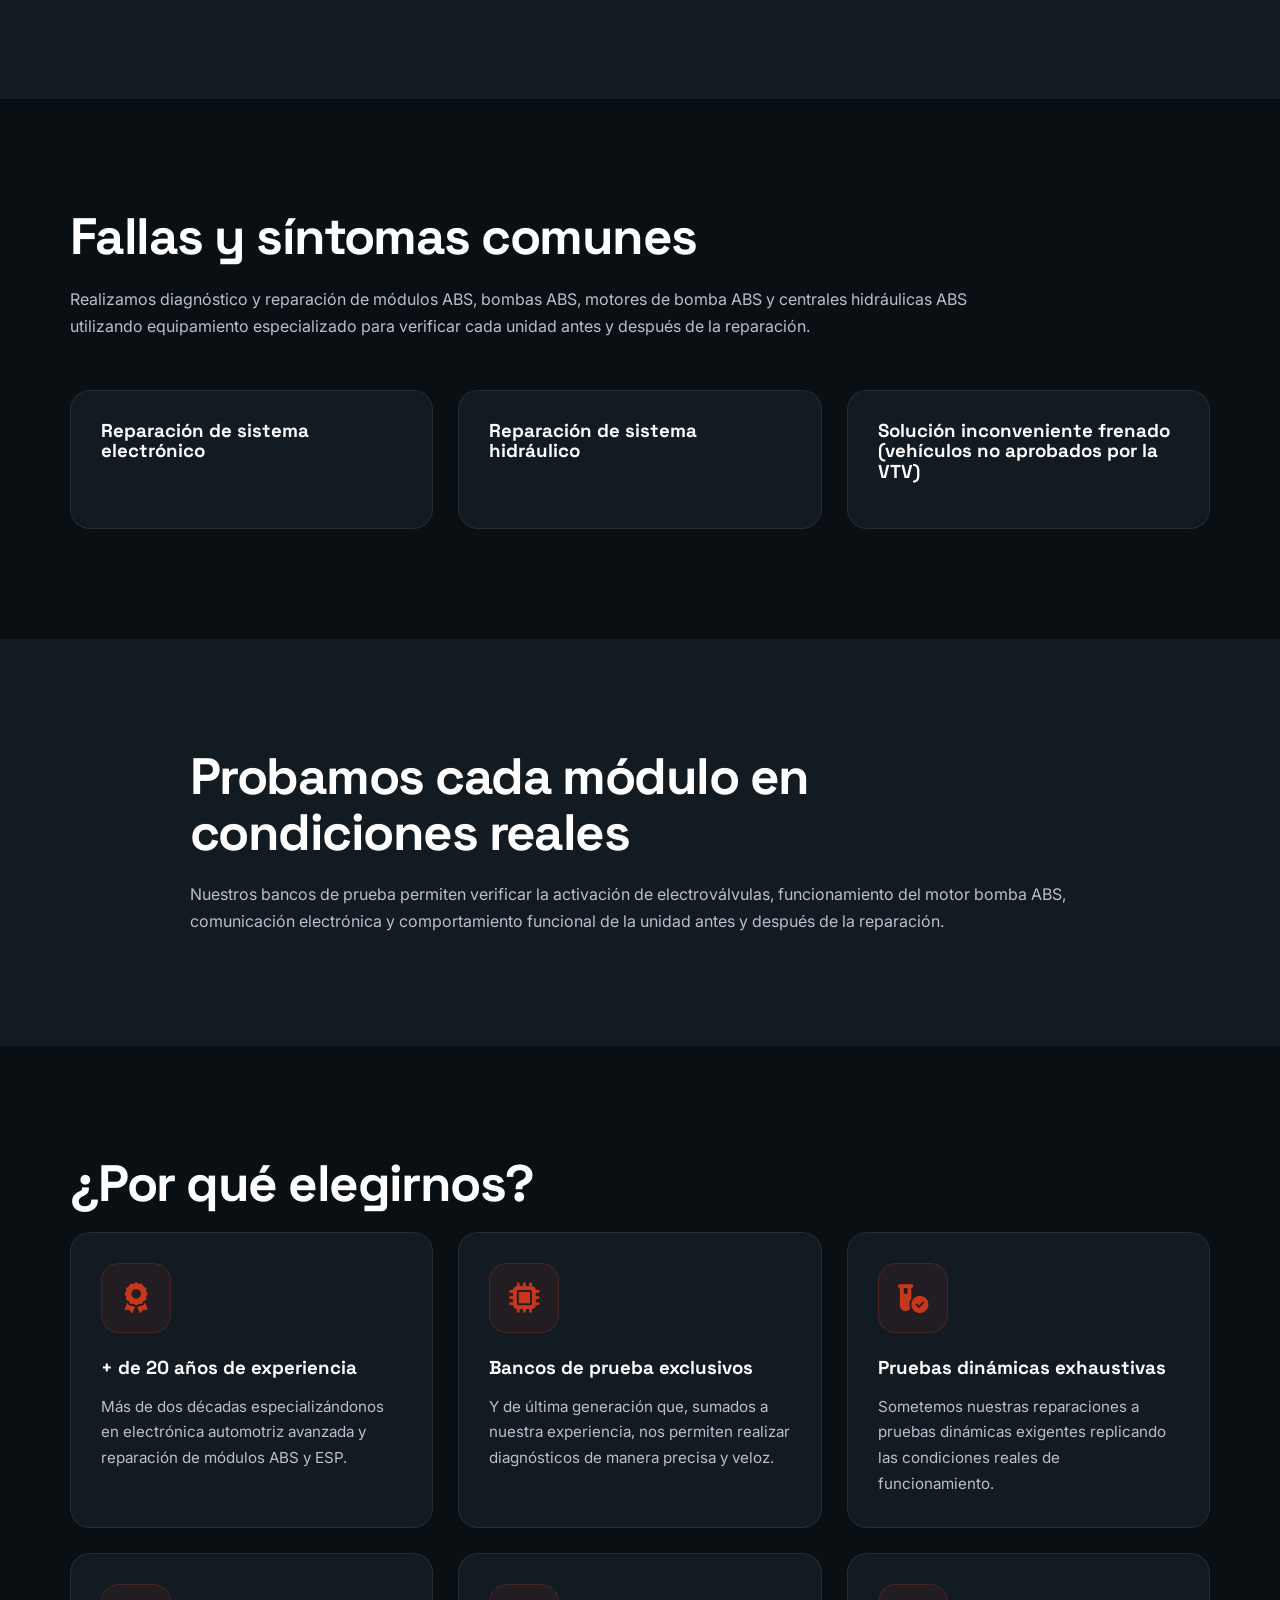
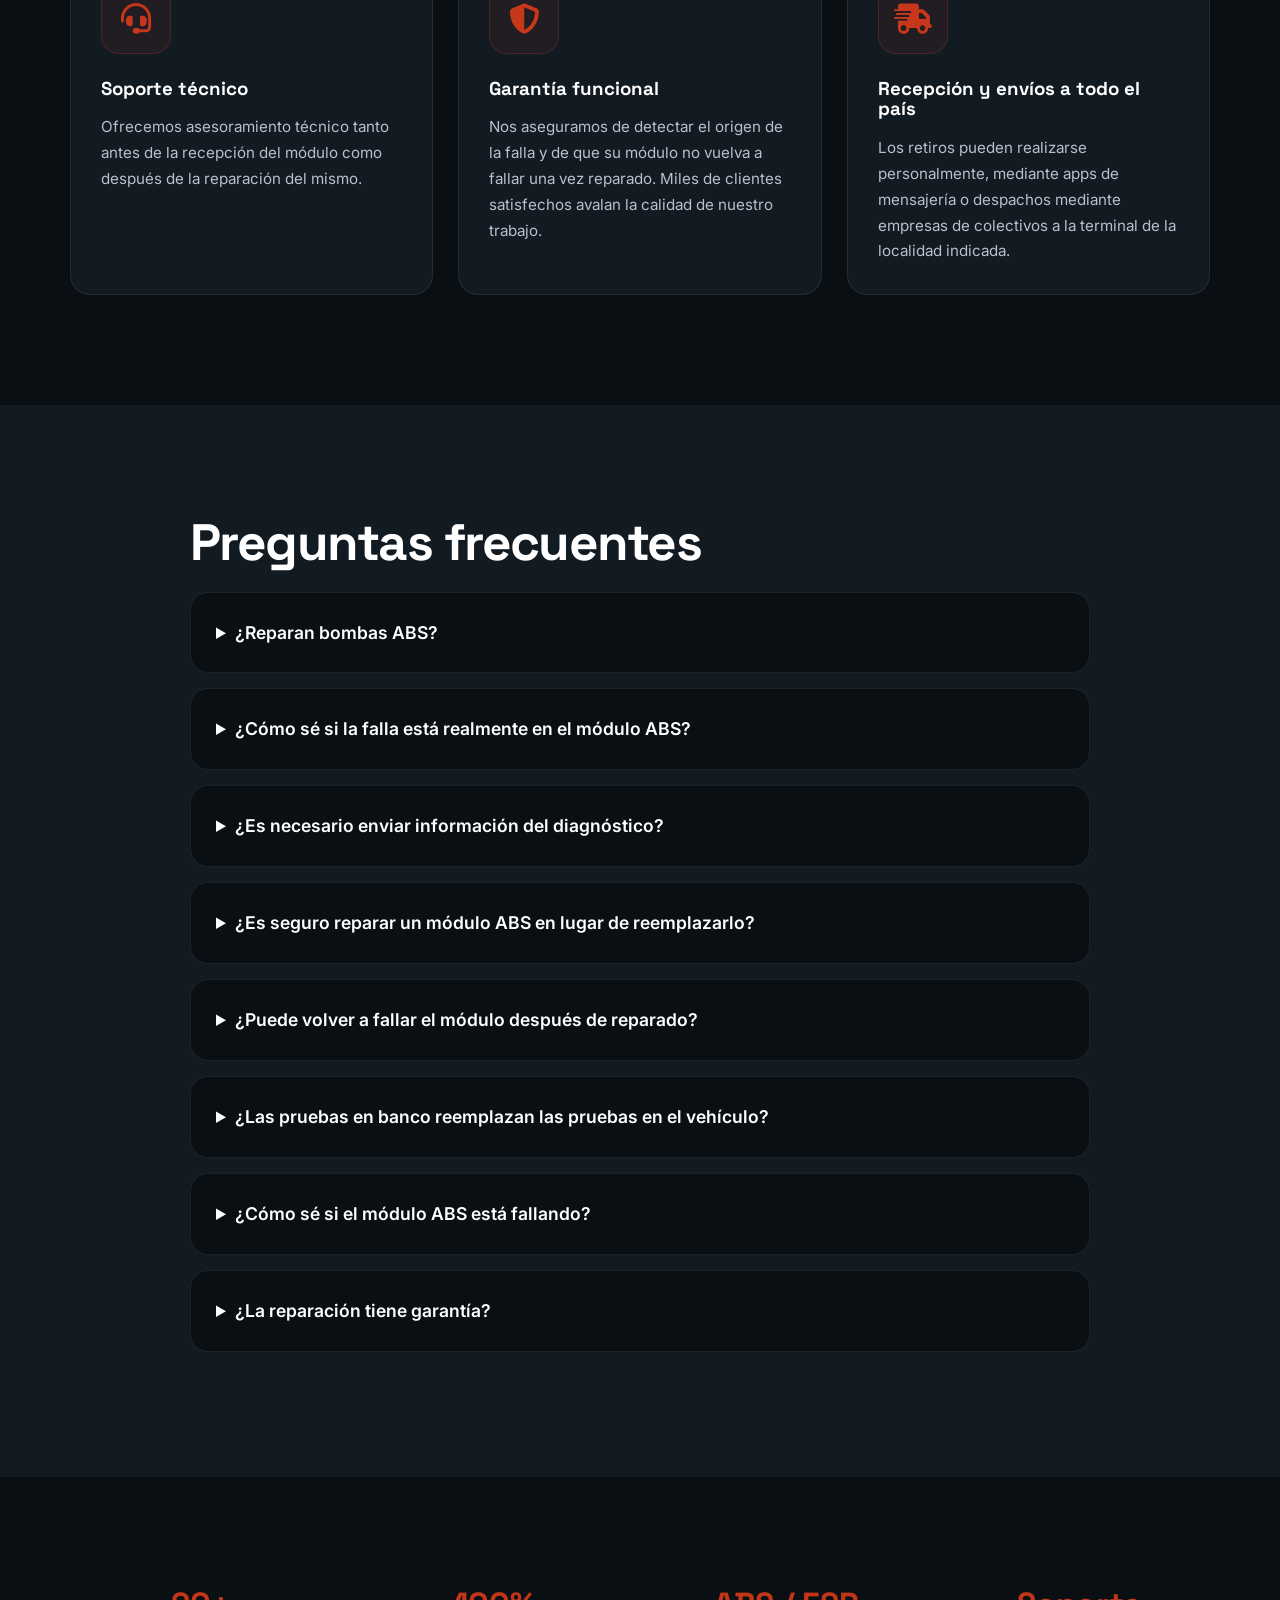
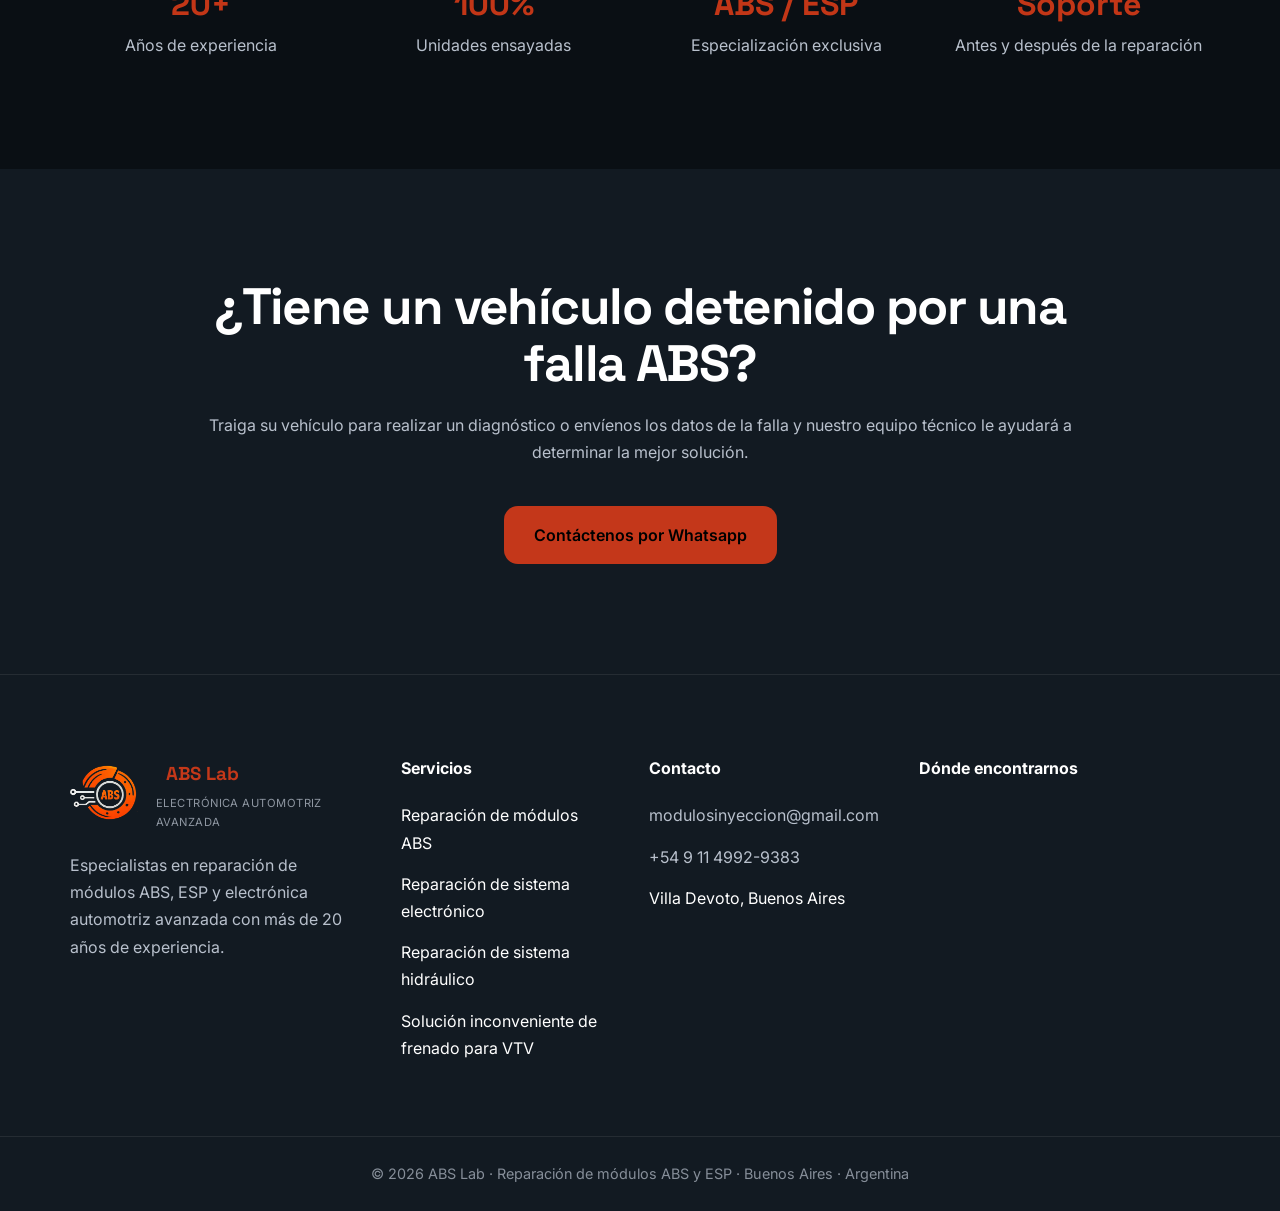
==== commit 4082112b: "Update index.html" ====
--- a/index.html
+++ b/index.html
@@ -269,25 +269,25 @@
                     <h3>
                         Reparación de sistema electrónico
                     </h3>
-                    <p>
+                    <!-- <p>
                         Lorem ipsum dolor, sit amet consectetur adipisicing elit. Itaque suscipit architecto dolores quaerat natus eum quod, aliquam laboriosam culpa ea delectus accusamus qui ullam nulla veniam, animi dolorum consectetur id?
-                    </p>
+                    </p> -->
                 </div>
                 <div class="card">
                     <h3>
                         Reparación de sistema hidráulico
                     </h3>
-                    <p>
+                    <!-- <p>
                         Lorem ipsum dolor, sit amet consectetur adipisicing elit. Itaque suscipit architecto dolores quaerat natus eum quod, aliquam laboriosam culpa ea delectus accusamus qui ullam nulla veniam, animi dolorum consectetur id?
-                    </p>
+                    </p> -->
                 </div>
                 <div class="card">
                     <h3>
                         Solución inconveniente frenado (vehículos no aprobados por la VTV)
                     </h3>
-                    <p>
+                    <!-- <p>
                         Lorem ipsum dolor, sit amet consectetur adipisicing elit. Itaque suscipit architecto dolores quaerat natus eum quod, aliquam laboriosam culpa ea delectus accusamus qui ullam nulla veniam, animi dolorum consectetur id?
-                    </p>
+                    </p> -->
                 </div>
             </div>
         </div>
@@ -397,7 +397,7 @@
             <details>
                 <summary>¿Cómo sé si la falla está realmente en el módulo ABS?</summary>
                 <p>
-                    Antes de enviar el módulo recomendamos realizar un diagnóstico previo en el vehículo mediante
+                    Antes de enviar el módulo solicitamos realizar un diagnóstico previo en el vehículo mediante
                     escáner y mediciones eléctricas. Esto nos permite confirmar síntomas y orientar mejor la reparación.
                 </p>
             </details>
@@ -420,7 +420,7 @@
                 <summary>¿Puede volver a fallar el módulo después de reparado?</summary>
                 <p>
                     Nuestro objetivo es detectar no solo la avería principal, sino también el origen que la produjo.
-                    Además, informamos posibles causas externas en el vehículo para reducir el riesgo de reincidencia.
+                    Además, informamos posibles factores externos en el vehículo con el objetivo de reducir el riesgo de reincidencia.
                 </p>
             </details>
             <details>
--- a/css/style.css
+++ b/css/style.css
@@ -168,7 +168,7 @@
 align-items:flex-start;
 padding-top:170px;
 padding-bottom:120px;
-background-image:url(".imgs/hero.png");
+background-image:url('../imgs/hero.png');
 background-size:cover;
 background-position:right center;
 overflow:hidden;
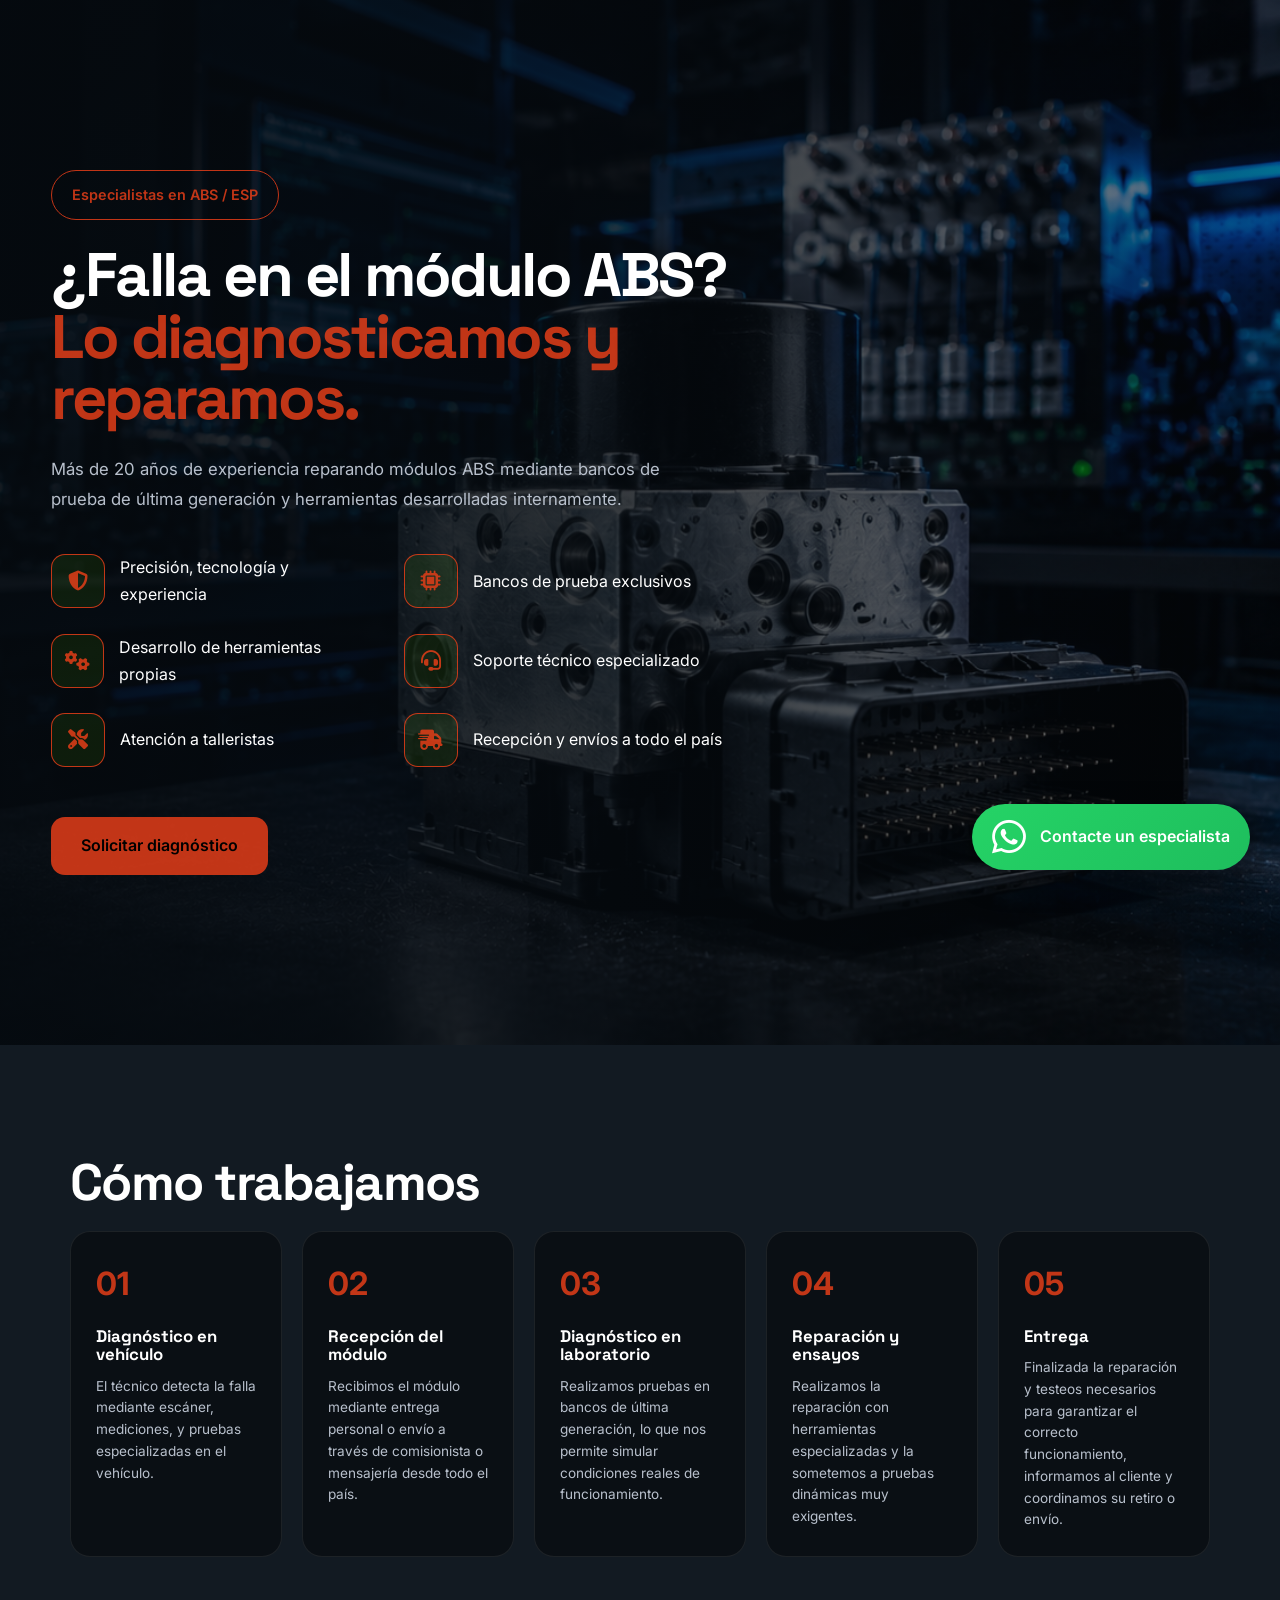
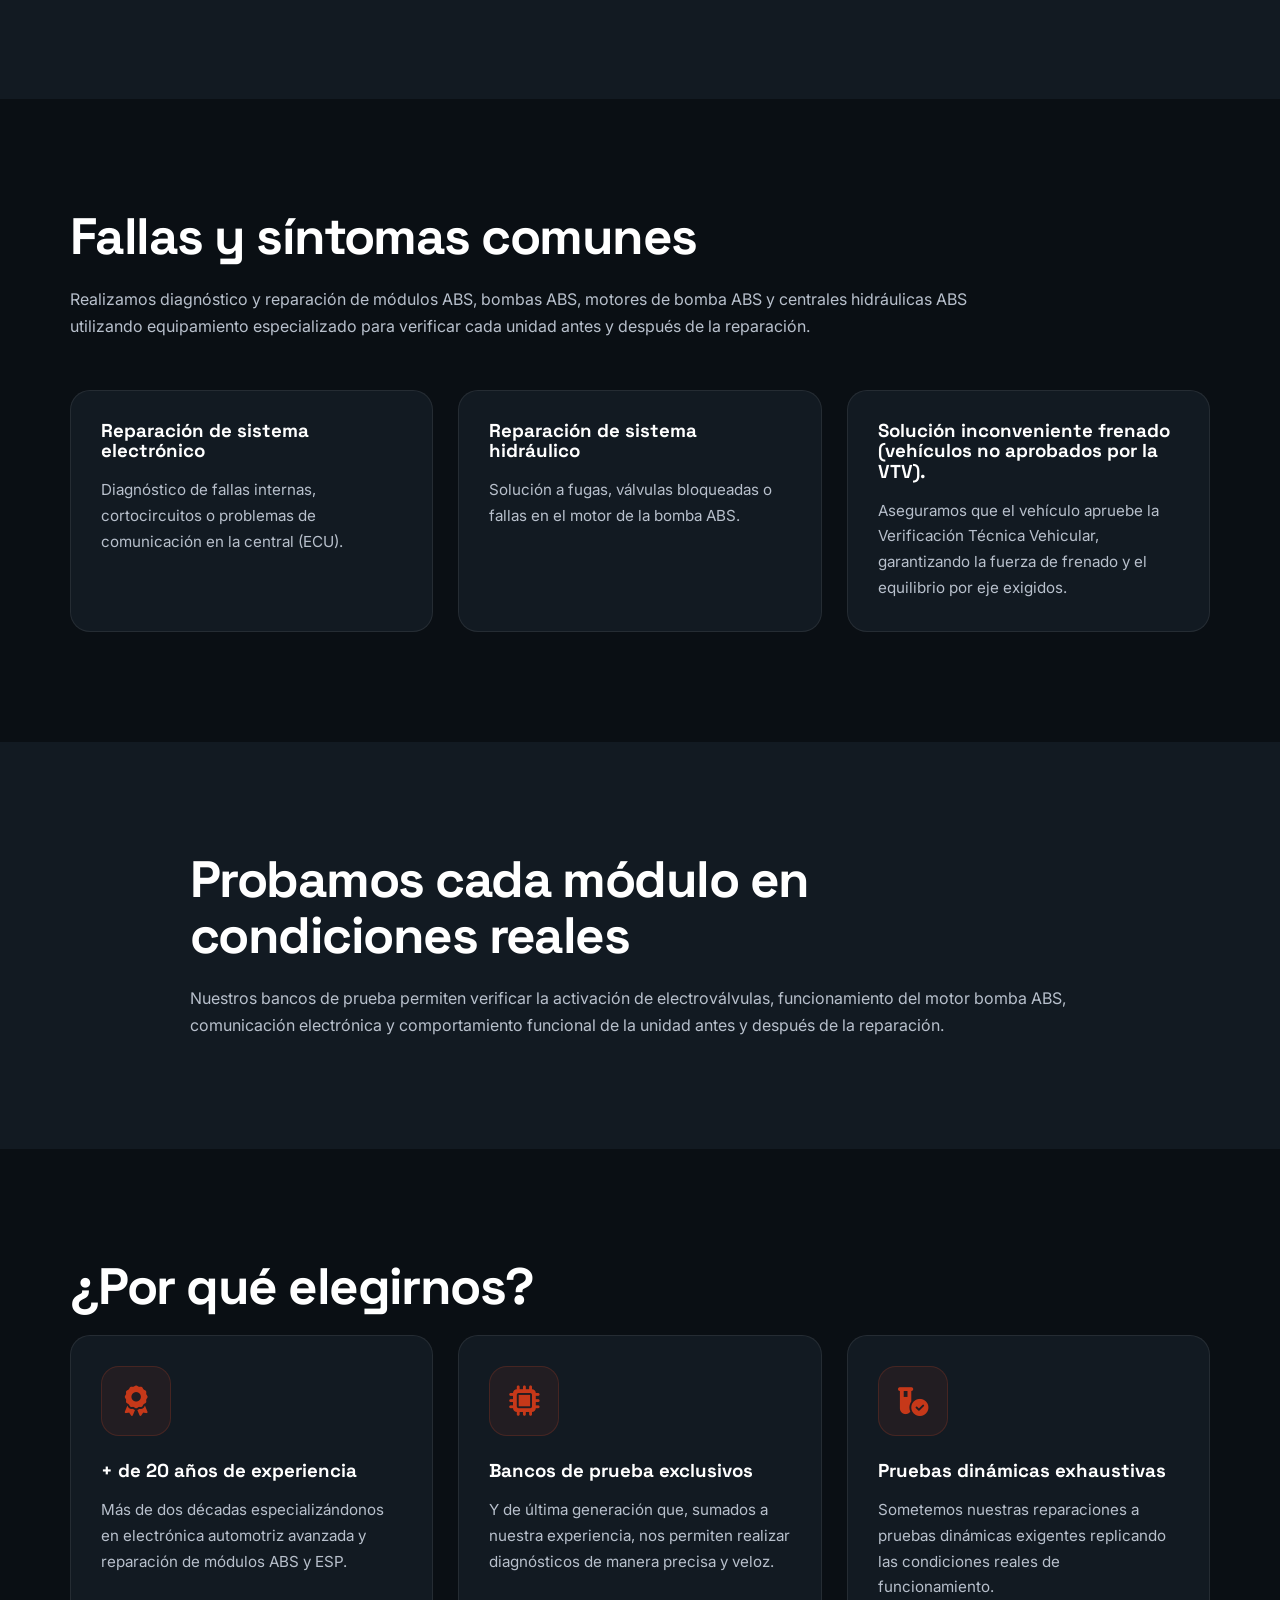
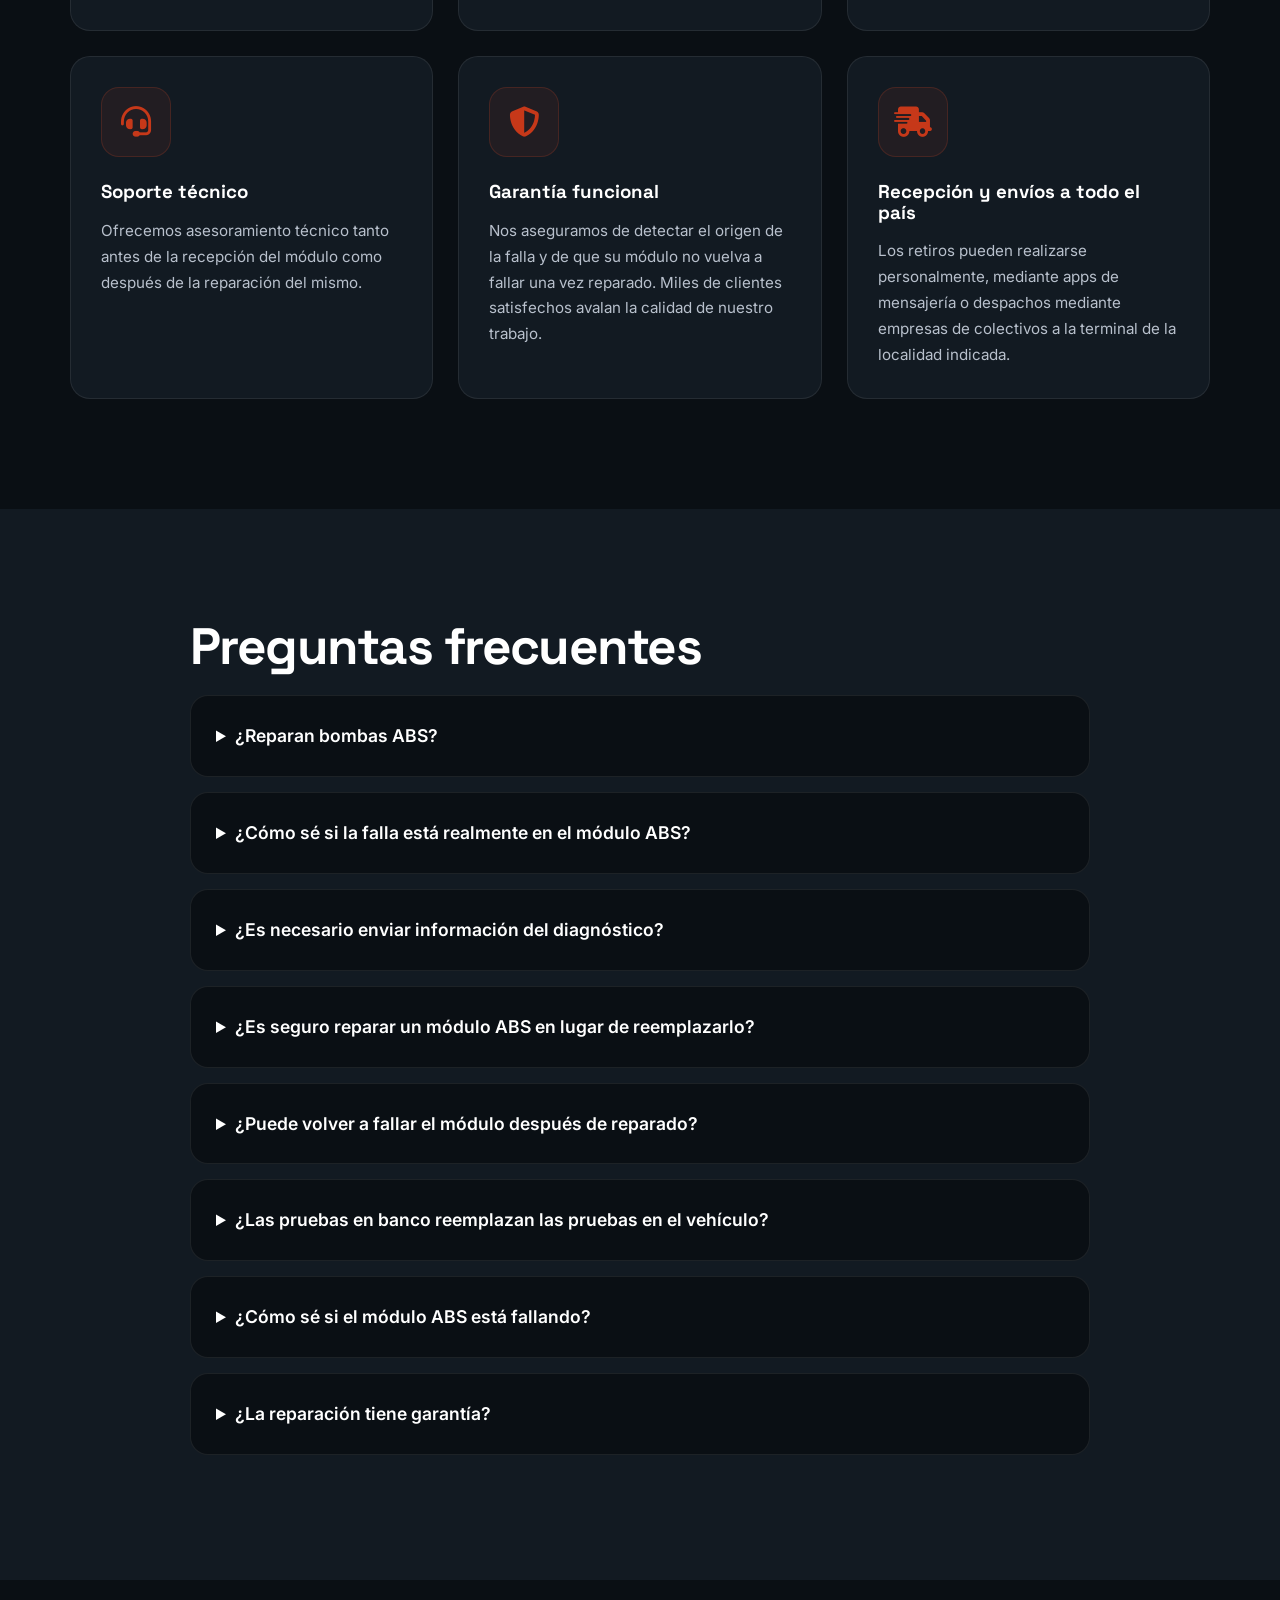
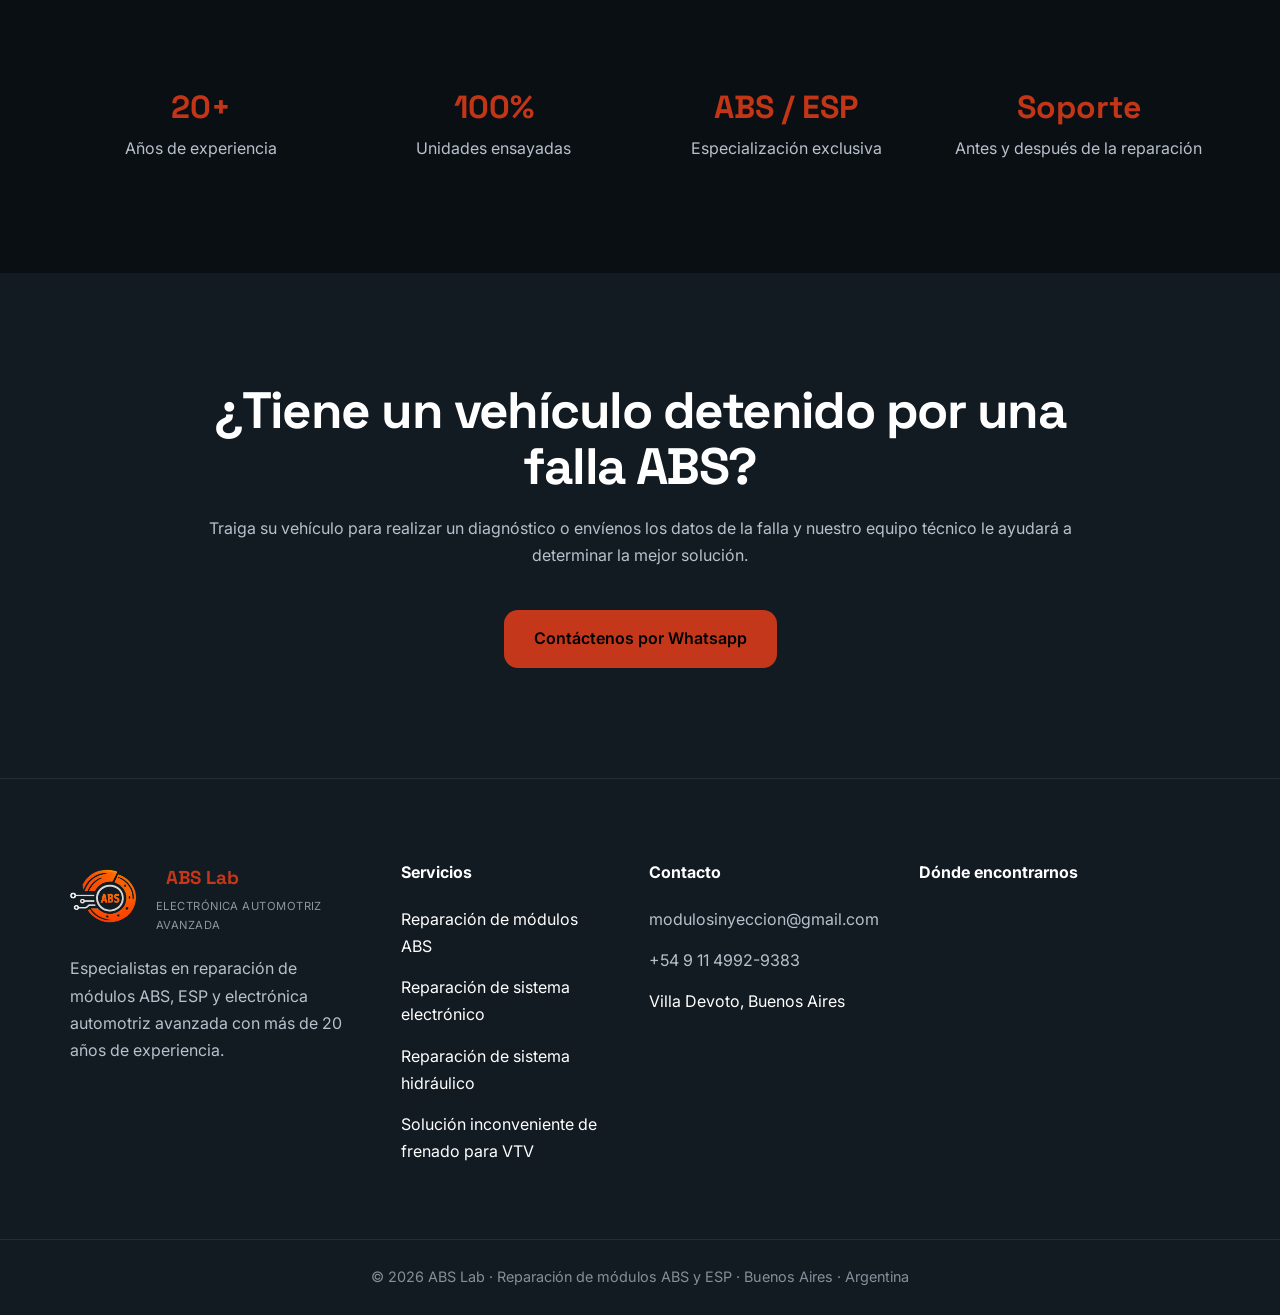
==== commit c279f336: "Update index.html" ====
--- a/index.html
+++ b/index.html
@@ -269,25 +269,25 @@
                     <h3>
                         Reparación de sistema electrónico
                     </h3>
-                    <!-- <p>
-                        Lorem ipsum dolor, sit amet consectetur adipisicing elit. Itaque suscipit architecto dolores quaerat natus eum quod, aliquam laboriosam culpa ea delectus accusamus qui ullam nulla veniam, animi dolorum consectetur id?
-                    </p> -->
+                    <p>
+                        Diagnóstico de fallas internas, cortocircuitos o problemas de comunicación en la central (ECU).
+                    </p>
                 </div>
                 <div class="card">
                     <h3>
                         Reparación de sistema hidráulico
                     </h3>
-                    <!-- <p>
-                        Lorem ipsum dolor, sit amet consectetur adipisicing elit. Itaque suscipit architecto dolores quaerat natus eum quod, aliquam laboriosam culpa ea delectus accusamus qui ullam nulla veniam, animi dolorum consectetur id?
-                    </p> -->
+                    <p>
+                        Solución a fugas, válvulas bloqueadas o fallas en el motor de la bomba ABS.
+                    </p>
                 </div>
                 <div class="card">
                     <h3>
-                        Solución inconveniente frenado (vehículos no aprobados por la VTV)
+                        Solución inconveniente frenado (vehículos no aprobados por la VTV).
                     </h3>
-                    <!-- <p>
-                        Lorem ipsum dolor, sit amet consectetur adipisicing elit. Itaque suscipit architecto dolores quaerat natus eum quod, aliquam laboriosam culpa ea delectus accusamus qui ullam nulla veniam, animi dolorum consectetur id?
-                    </p> -->
+                    <p>
+                         Aseguramos que el vehículo apruebe la Verificación Técnica Vehicular, garantizando la fuerza de frenado y el equilibrio por eje exigidos.
+                    </p>
                 </div>
             </div>
         </div>
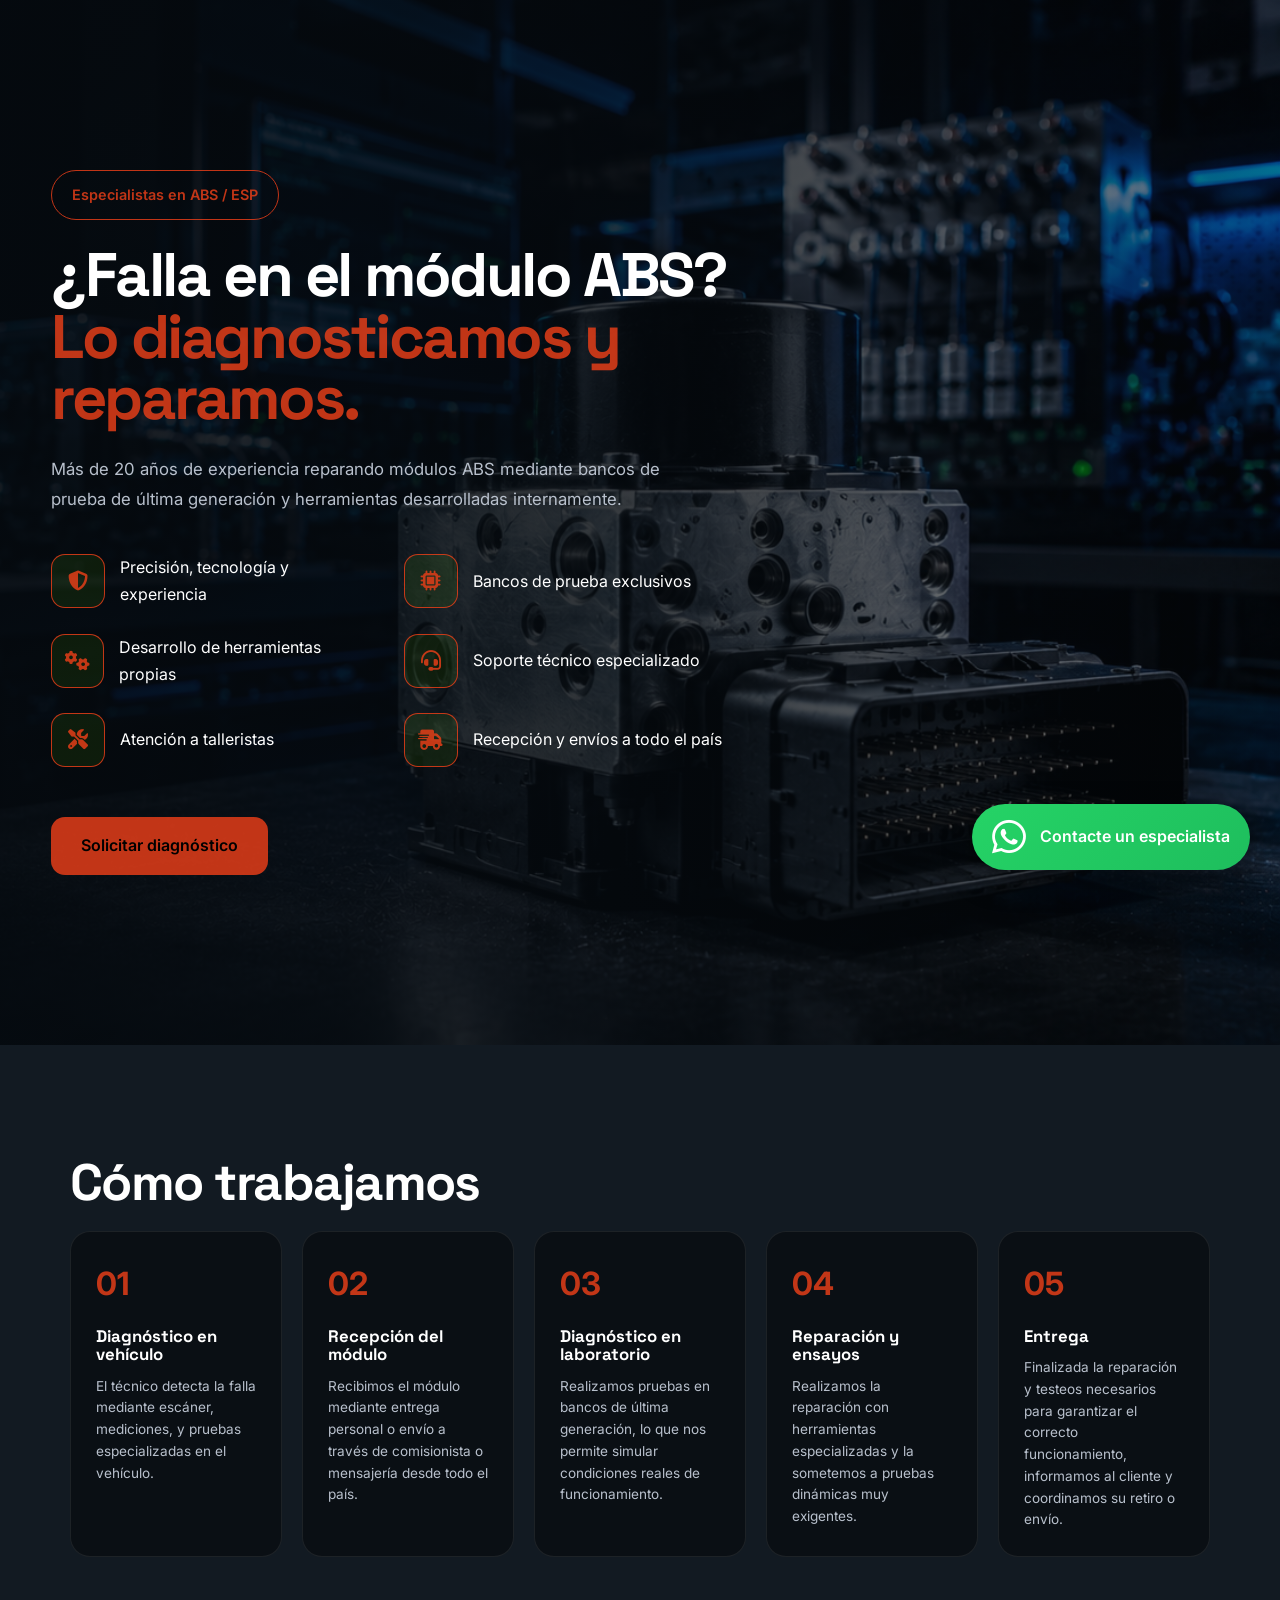
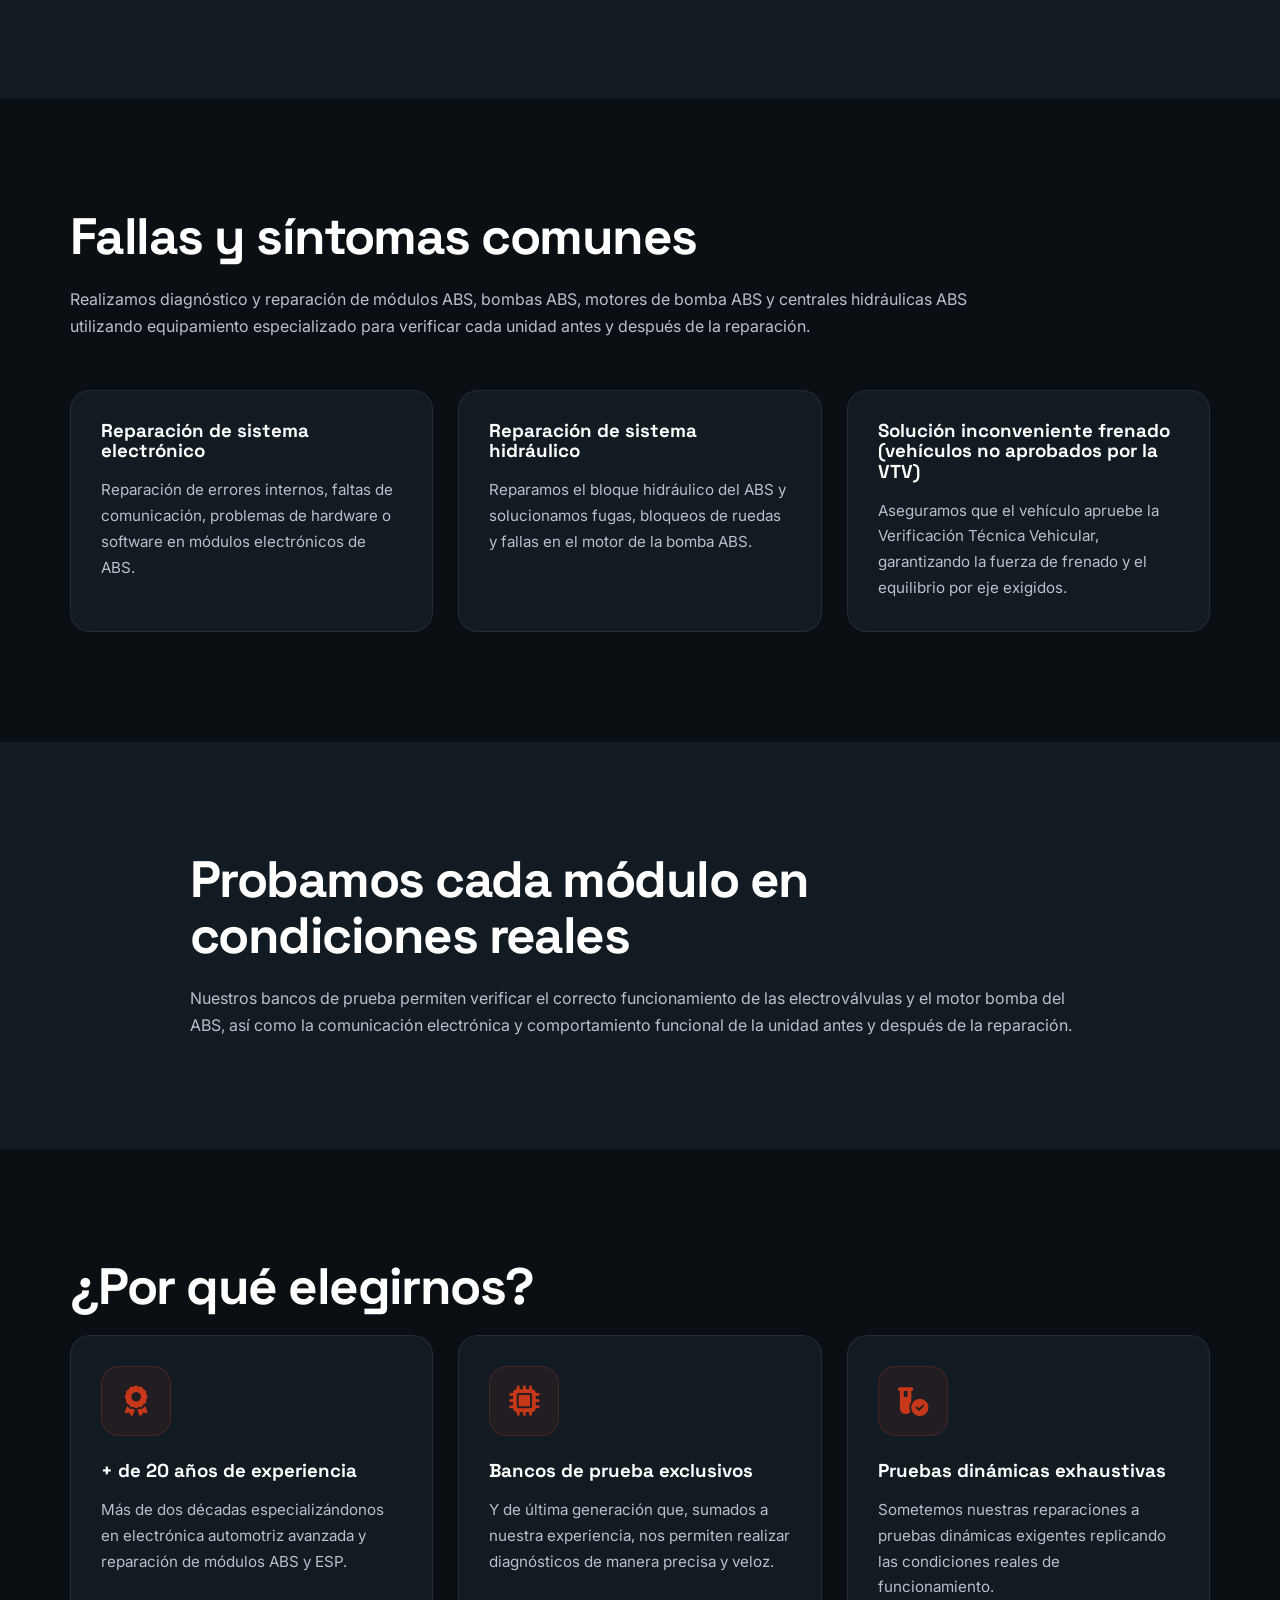
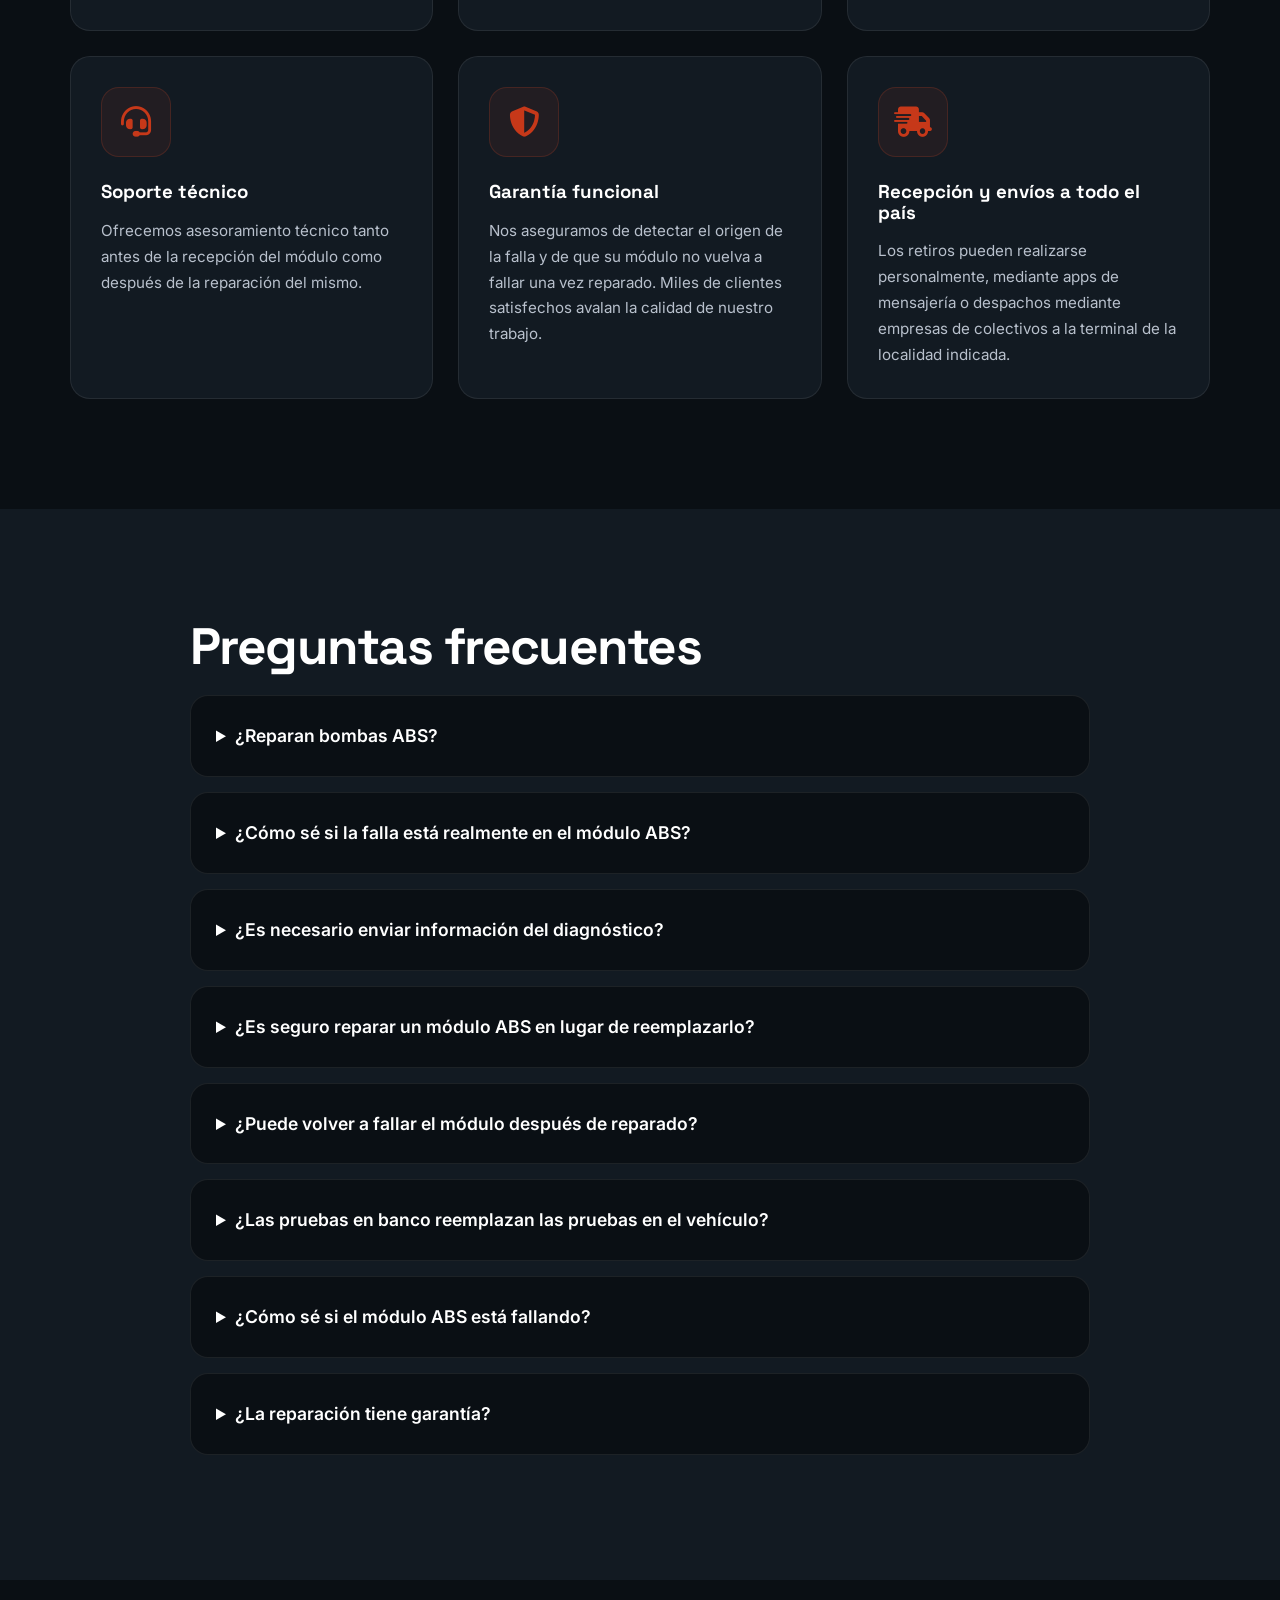
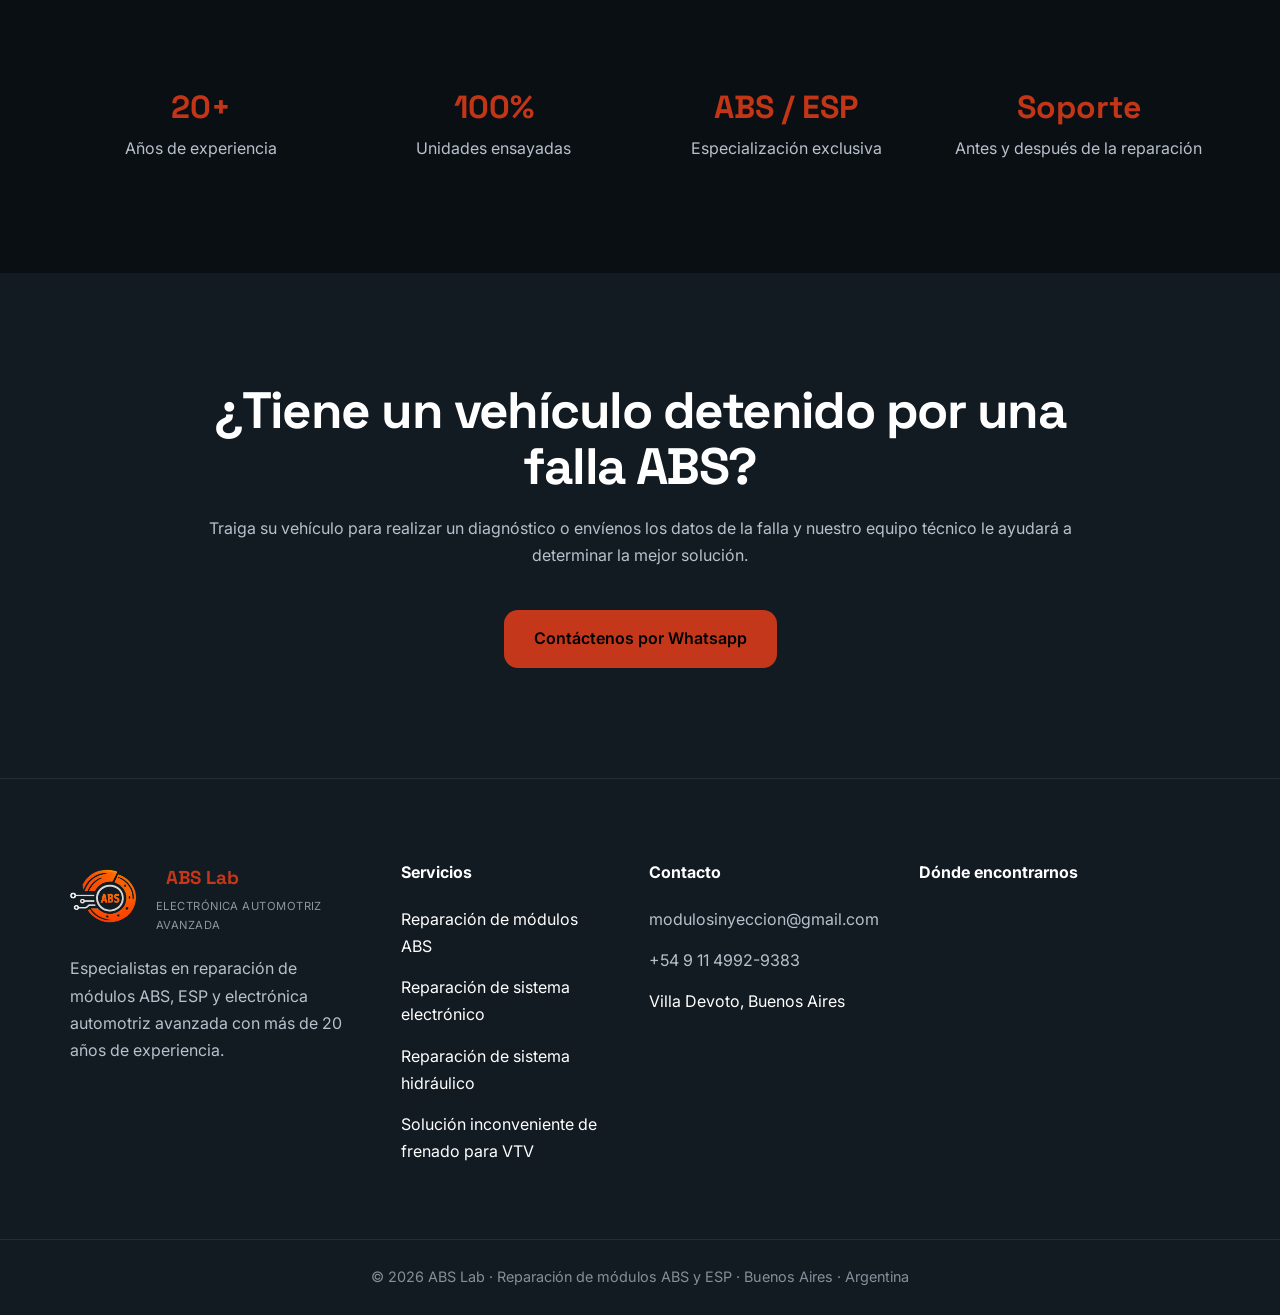
==== commit 8ea81412: "Add files via upload" ====
--- a/index.html
+++ b/index.html
@@ -17,8 +17,8 @@
         rel="stylesheet">
     <link rel="stylesheet" href="https://cdnjs.cloudflare.com/ajax/libs/font-awesome/6.5.1/css/all.min.css" />
     <link rel="stylesheet" href="css/style.css">
-    <link rel="icon" type="image/png" sizes="32x32" href="imgs/favicon.png">
-    <link rel="apple-touch-icon" href="imgs/favicon.png">
+    <link rel="icon" type="image/png" sizes="32x32" href="/imgs/favicon.png">
+    <link rel="apple-touch-icon" href="/imgs/favicon.png">
 </head>
 
 <body>
@@ -209,9 +209,9 @@
 
             <div class="workflow-content" data-step="1">
                 <p>
-                    El trabajo comienza en el taller del cliente, donde el técnico especializado detecta anomalías utilizando herramientas de diagnóstico.
-
-Solicitamos fotografías de averías, mediciones realizadas y datos obtenidos con escáner para realizar un diagnóstico más preciso.
+                    El trabajo comienza en el taller, donde el técnico especializado detecta anomalías utilizando herramientas de diagnóstico.
+
+Guiamos al técnico para facilitar el intercambio de informacion de averías, mediciones realizadas y datos obtenidos con escáner  para realizar un diagnóstico más preciso. 
 
 En esta etapa brindamos asesoramiento técnico, esquemas eléctricos y estimaciones de costos y tiempos de reparación.
                 </p>
@@ -270,23 +270,22 @@
                         Reparación de sistema electrónico
                     </h3>
                     <p>
-                        Diagnóstico de fallas internas, cortocircuitos o problemas de comunicación en la central (ECU).
-                    </p>
+                        Reparación de errores internos, faltas de comunicación, problemas de hardware o software en módulos electrónicos de ABS.
                 </div>
                 <div class="card">
                     <h3>
                         Reparación de sistema hidráulico
                     </h3>
                     <p>
-                        Solución a fugas, válvulas bloqueadas o fallas en el motor de la bomba ABS.
+                        Reparamos el bloque hidráulico del ABS y solucionamos fugas, bloqueos de ruedas y fallas en el motor de la bomba ABS.
                     </p>
                 </div>
                 <div class="card">
                     <h3>
-                        Solución inconveniente frenado (vehículos no aprobados por la VTV).
+                        Solución inconveniente frenado (vehículos no aprobados por la VTV)
                     </h3>
                     <p>
-                         Aseguramos que el vehículo apruebe la Verificación Técnica Vehicular, garantizando la fuerza de frenado y el equilibrio por eje exigidos.
+                        Aseguramos que el vehículo apruebe la Verificación Técnica Vehicular, garantizando la fuerza de frenado y el equilibrio por eje exigidos.
                     </p>
                 </div>
             </div>
@@ -298,8 +297,7 @@
                 Probamos cada módulo en condiciones reales
             </h2>
             <p>
-                Nuestros bancos de prueba permiten verificar la activación de electroválvulas, funcionamiento del motor
-                bomba ABS, comunicación electrónica y comportamiento funcional de la unidad antes y después de la
+                Nuestros bancos de prueba permiten verificar el correcto funcionamiento de las electroválvulas y el motor bomba del ABS, así como la comunicación electrónica y comportamiento funcional de la unidad antes y después de la
                 reparación.
             </p>
         </div>
@@ -405,7 +403,7 @@
                 <summary>¿Es necesario enviar información del diagnóstico?</summary>
                 <p>
                     Sí. Fotografías de averías, códigos de falla, valores en vivo y mediciones ayudan a acelerar el
-                    diagnóstico y mejorar la precisión del trabajo.
+                    diagnóstico definitivo y mejorar la precisión del trabajo.
                 </p>
             </details>
             <details>
@@ -490,7 +488,7 @@
         <div class="container footer-grid">
             <div class="footer-brand">
                 <div class="footer-logo-wrap">
-                    <img src="imgs/favicon.png" alt="ABS Lab" class="footer-logo">
+                    <img src="/imgs/favicon.png" alt="ABS Lab" class="footer-logo">
                     <div class="footer-brand-text">
                         <h3>ABS Lab</h3>
                         <span>Electrónica automotriz avanzada</span>
@@ -556,4 +554,4 @@
     </a>
 </body>
 
-</html>
+</html>
--- a/css/style.css
+++ b/css/style.css
@@ -168,7 +168,7 @@
 align-items:flex-start;
 padding-top:170px;
 padding-bottom:120px;
-background-image:url('../imgs/hero.png');
+background-image:url("/imgs/hero.png");
 background-size:cover;
 background-position:right center;
 overflow:hidden;
@@ -727,6 +727,9 @@
 border-radius:22px;
 padding:30px;
 transition:.35s ease;
+height: 100%;
+display: flex;
+flex-direction: column;
 }
 
 .catalog-card:hover{
@@ -754,6 +757,10 @@
 color:var(--green);
 }
 
+.catalog-body {
+    flex:1;
+}
+
 .catalog-body ul{
 list-style:none;
 display:flex;
@@ -792,6 +799,10 @@
 );
 }
 
+.catalog-grid {
+    align-items: stretch;
+}
+
 @media(max-width:1100px){
 .catalog-grid{
 grid-template-columns:repeat(2,1fr);
@@ -806,4 +817,4 @@
 .catalog-head h2{
 font-size:1.3rem;
 }
-}
+}
